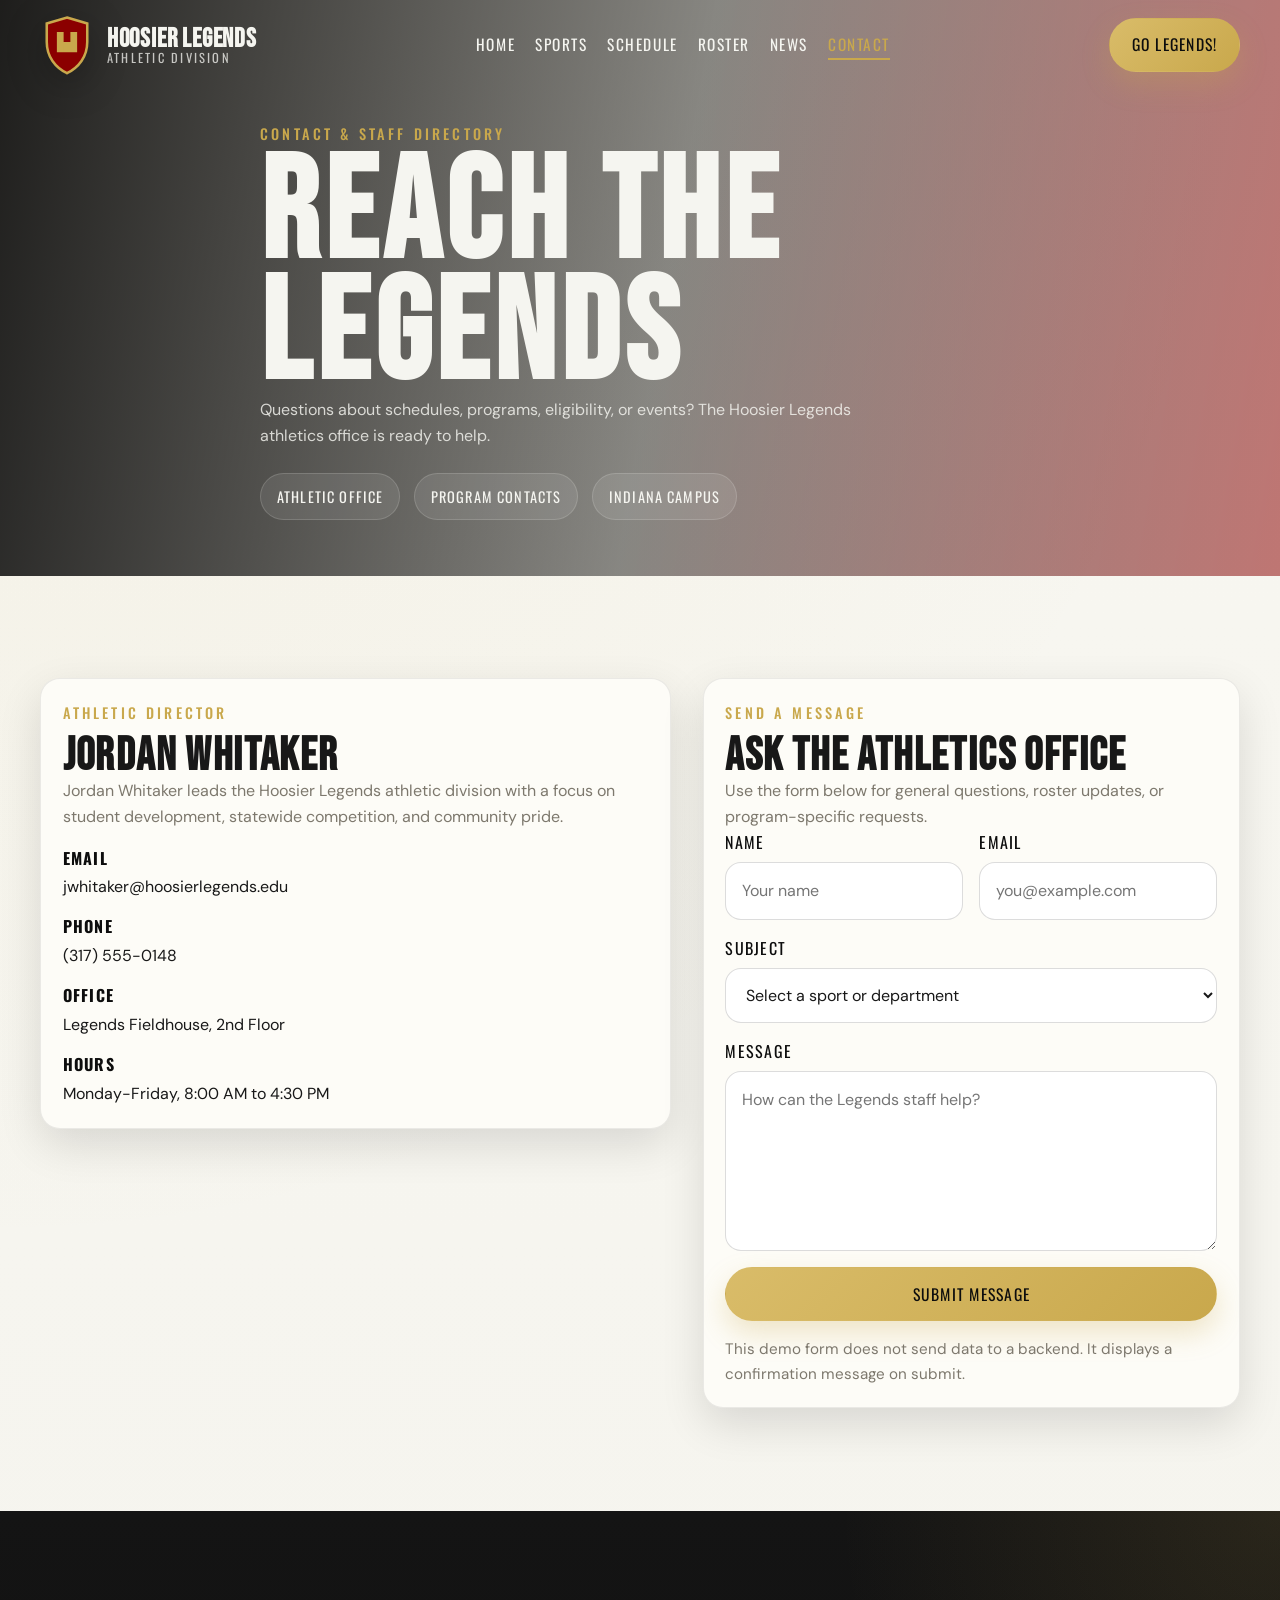
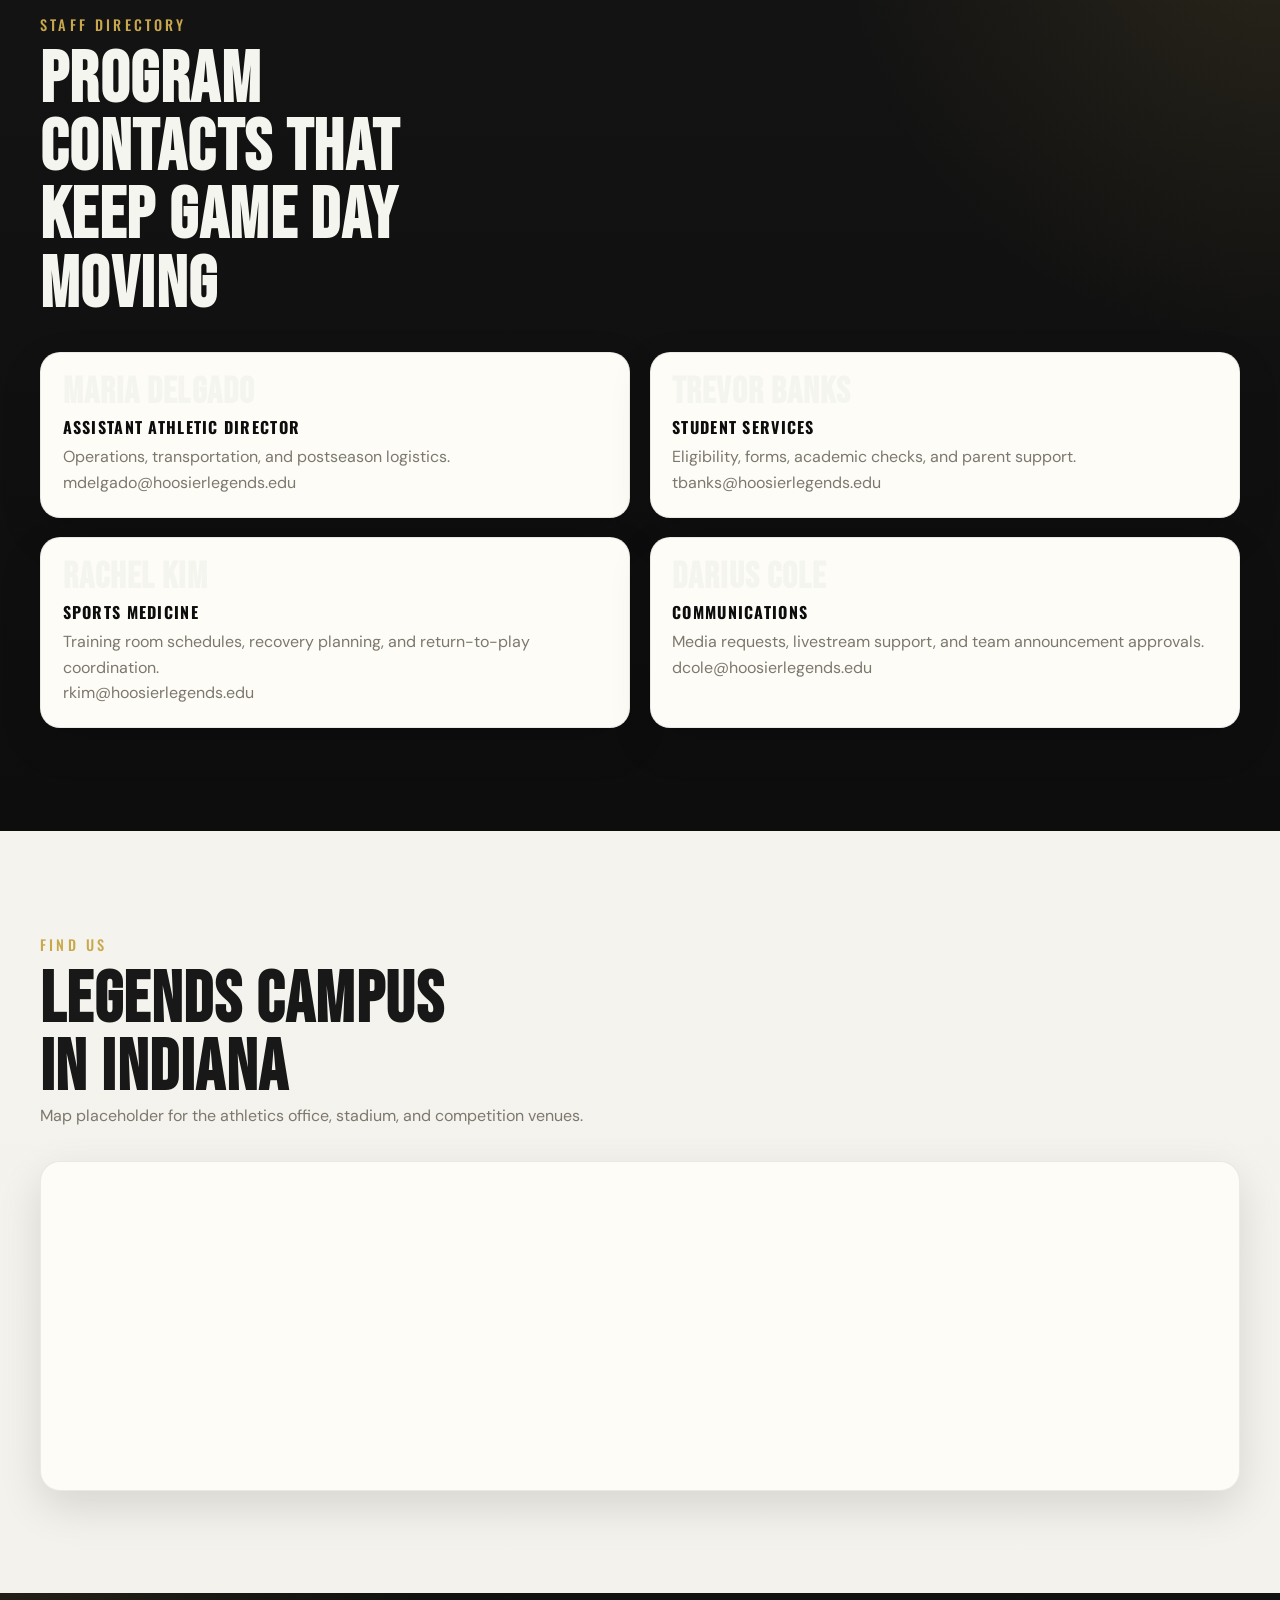
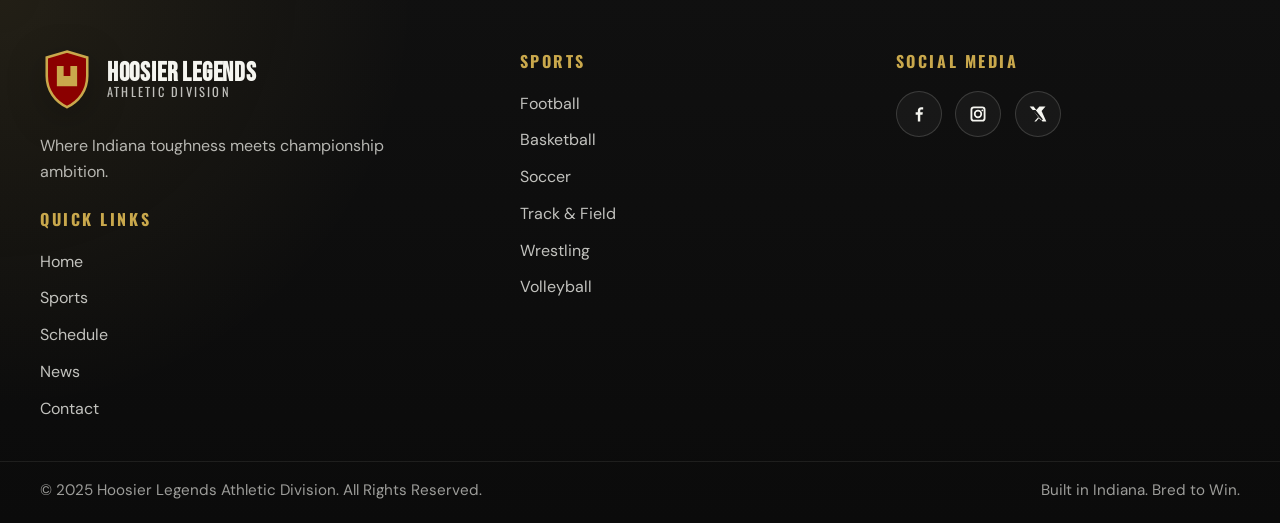
==== contact.html @ e6bbc38a "Build Hoosier Legends athletics website" ====
<!DOCTYPE html>
<html lang="en">
<head>
  <meta charset="UTF-8">
  <meta name="viewport" content="width=device-width, initial-scale=1.0">
  <meta name="description" content="Contact the Hoosier Legends athletic department, view the staff directory, and reach the right program office.">
  <title>Hoosier Legends | Contact</title>
  <link rel="stylesheet" href="css/style.css">
</head>
<body class="page-contact">
  <div class="nav-backdrop" data-menu-overlay></div>

  <header class="site-header" data-site-header>
    <div class="container nav-shell">
      <a class="brand" href="index.html" aria-label="Hoosier Legends home">
        <span class="brand-mark" aria-hidden="true">
          <svg viewBox="0 0 64 72">
            <path d="M32 3 56 10v22c0 17.5-10.2 30.2-24 37C18.2 62.2 8 49.5 8 32V10L32 3Z" fill="#8B0000" stroke="#C9A84C" stroke-width="3"/>
            <path d="M20 20h8v24h-8zm16 0h8v24h-8zM28 32h8v12h-8z" fill="#C9A84C"/>
          </svg>
        </span>
        <span class="brand-copy">
          <strong>Hoosier Legends</strong>
          <small>Athletic Division</small>
        </span>
      </a>

      <nav class="site-nav" id="site-navigation" data-site-nav aria-label="Main navigation">
        <ul class="nav-list">
          <li><a class="nav-link" href="index.html">Home</a></li>
          <li><a class="nav-link" href="sports.html">Sports</a></li>
          <li><a class="nav-link" href="schedule.html">Schedule</a></li>
          <li><a class="nav-link" href="roster.html">Roster</a></li>
          <li><a class="nav-link" href="news.html">News</a></li>
          <li><a class="nav-link" href="contact.html" aria-current="page">Contact</a></li>
        </ul>
        <a class="cta-button mobile-nav-cta" href="contact.html">Go Legends!</a>
      </nav>

      <div class="nav-actions">
        <a class="cta-button desktop-cta" href="contact.html">Go Legends!</a>
        <button class="menu-toggle" type="button" aria-expanded="false" aria-controls="site-navigation" aria-label="Open menu" data-menu-toggle>
          <span></span>
          <span></span>
          <span></span>
        </button>
      </div>
    </div>
  </header>

  <main>
    <section class="inner-hero hero-contact">
      <div class="container inner-hero-copy">
        <span class="eyebrow">Contact &amp; Staff Directory</span>
        <h1 class="hero-title">
          <span>Reach the</span>
          <span>Legends</span>
        </h1>
        <p>Questions about schedules, programs, eligibility, or events? The Hoosier Legends athletics office is ready to help.</p>
        <div class="metric-row">
          <span class="metric-chip">Athletic Office</span>
          <span class="metric-chip">Program Contacts</span>
          <span class="metric-chip">Indiana Campus</span>
        </div>
      </div>
    </section>

    <section class="section-pad">
      <div class="container">
        <div class="contact-grid">
          <article class="info-card" data-reveal>
            <div class="info-card-body">
              <span class="eyebrow">Athletic Director</span>
              <h2 class="contact-card-title">Jordan Whitaker</h2>
              <p>Jordan Whitaker leads the Hoosier Legends athletic division with a focus on student development, statewide competition, and community pride.</p>

              <div class="contact-detail-list">
                <div>
                  <strong>Email</strong>
                  <span>jwhitaker@hoosierlegends.edu</span>
                </div>
                <div>
                  <strong>Phone</strong>
                  <span>(317) 555-0148</span>
                </div>
                <div>
                  <strong>Office</strong>
                  <span>Legends Fieldhouse, 2nd Floor</span>
                </div>
                <div>
                  <strong>Hours</strong>
                  <span>Monday-Friday, 8:00 AM to 4:30 PM</span>
                </div>
              </div>
            </div>
          </article>

          <article class="contact-panel" data-reveal>
            <div class="contact-panel-body">
              <span class="eyebrow">Send a Message</span>
              <h2 class="contact-card-title">Ask the Athletics Office</h2>
              <p>Use the form below for general questions, roster updates, or program-specific requests.</p>

              <form class="contact-form" data-contact-form>
                <div class="form-grid">
                  <div class="form-field">
                    <label for="name">Name</label>
                    <input id="name" name="name" type="text" placeholder="Your name" required>
                  </div>
                  <div class="form-field">
                    <label for="email">Email</label>
                    <input id="email" name="email" type="email" placeholder="you@example.com" required>
                  </div>
                  <div class="form-field full-width">
                    <label for="subject">Subject</label>
                    <select id="subject" name="subject" required>
                      <option value="">Select a sport or department</option>
                      <option>Football</option>
                      <option>Basketball</option>
                      <option>Soccer</option>
                      <option>Baseball</option>
                      <option>Softball</option>
                      <option>Track &amp; Field</option>
                      <option>Wrestling</option>
                      <option>Swimming</option>
                      <option>Volleyball</option>
                      <option>Tennis</option>
                      <option>General Athletics</option>
                    </select>
                  </div>
                  <div class="form-field full-width">
                    <label for="message">Message</label>
                    <textarea id="message" name="message" placeholder="How can the Legends staff help?" required></textarea>
                  </div>
                </div>
                <button class="button button-gold" type="submit">Submit Message</button>
                <p class="form-note">This demo form does not send data to a backend. It displays a confirmation message on submit.</p>
                <p class="form-success" data-form-success hidden></p>
              </form>
            </div>
          </article>
        </div>
      </div>
    </section>

    <section class="section-dark section-pad">
      <div class="container">
        <div class="section-header" data-reveal>
          <div>
            <span class="eyebrow">Staff Directory</span>
            <h2 class="section-title">Program Contacts That Keep Game Day Moving</h2>
          </div>
        </div>

        <div class="directory-grid">
          <article class="directory-card" data-reveal>
            <div class="directory-card-body">
              <h3>Maria Delgado</h3>
              <strong>Assistant Athletic Director</strong>
              <p>Operations, transportation, and postseason logistics.</p>
              <p>mdelgado@hoosierlegends.edu</p>
            </div>
          </article>
          <article class="directory-card" data-reveal>
            <div class="directory-card-body">
              <h3>Trevor Banks</h3>
              <strong>Student Services</strong>
              <p>Eligibility, forms, academic checks, and parent support.</p>
              <p>tbanks@hoosierlegends.edu</p>
            </div>
          </article>
          <article class="directory-card" data-reveal>
            <div class="directory-card-body">
              <h3>Rachel Kim</h3>
              <strong>Sports Medicine</strong>
              <p>Training room schedules, recovery planning, and return-to-play coordination.</p>
              <p>rkim@hoosierlegends.edu</p>
            </div>
          </article>
          <article class="directory-card" data-reveal>
            <div class="directory-card-body">
              <h3>Darius Cole</h3>
              <strong>Communications</strong>
              <p>Media requests, livestream support, and team announcement approvals.</p>
              <p>dcole@hoosierlegends.edu</p>
            </div>
          </article>
        </div>
      </div>
    </section>

    <section class="section-pad">
      <div class="container">
        <div class="section-header" data-reveal>
          <div>
            <span class="eyebrow">Find Us</span>
            <h2 class="section-title">Legends Campus in Indiana</h2>
            <p class="section-copy">Map placeholder for the athletics office, stadium, and competition venues.</p>
          </div>
        </div>

        <div class="contact-panel" data-reveal>
          <iframe class="map-frame" title="Hoosier Legends campus map placeholder" src="https://www.google.com/maps?q=Indianapolis%2C%20Indiana&output=embed" loading="lazy" referrerpolicy="no-referrer-when-downgrade"></iframe>
        </div>
      </div>
    </section>
  </main>

  <footer class="site-footer">
    <div class="container footer-grid">
      <div class="footer-column footer-brand-column">
        <a class="brand brand-footer" href="index.html" aria-label="Hoosier Legends home">
          <span class="brand-mark" aria-hidden="true">
            <svg viewBox="0 0 64 72">
              <path d="M32 3 56 10v22c0 17.5-10.2 30.2-24 37C18.2 62.2 8 49.5 8 32V10L32 3Z" fill="#8B0000" stroke="#C9A84C" stroke-width="3"/>
              <path d="M20 20h8v24h-8zm16 0h8v24h-8zM28 32h8v12h-8z" fill="#C9A84C"/>
            </svg>
          </span>
          <span class="brand-copy">
            <strong>Hoosier Legends</strong>
            <small>Athletic Division</small>
          </span>
        </a>
        <p class="footer-copy">Where Indiana toughness meets championship ambition.</p>
        <div>
          <h2 class="footer-title">Quick Links</h2>
          <ul class="footer-list">
            <li><a href="index.html">Home</a></li>
            <li><a href="sports.html">Sports</a></li>
            <li><a href="schedule.html">Schedule</a></li>
            <li><a href="news.html">News</a></li>
            <li><a href="contact.html">Contact</a></li>
          </ul>
        </div>
      </div>

      <div class="footer-column">
        <h2 class="footer-title">Sports</h2>
        <ul class="footer-list">
          <li><a href="sports.html">Football</a></li>
          <li><a href="sports.html">Basketball</a></li>
          <li><a href="sports.html">Soccer</a></li>
          <li><a href="sports.html">Track &amp; Field</a></li>
          <li><a href="sports.html">Wrestling</a></li>
          <li><a href="sports.html">Volleyball</a></li>
        </ul>
      </div>

      <div class="footer-column">
        <h2 class="footer-title">Social Media</h2>
        <div class="social-links">
          <a href="#" aria-label="Facebook">
            <svg viewBox="0 0 24 24" aria-hidden="true">
              <path d="M13.5 21v-8h2.7l.4-3h-3.1V8.1c0-.9.3-1.5 1.6-1.5H17V3.9c-.3 0-1.3-.1-2.4-.1-2.4 0-4 1.4-4 4.2V10H8v3h2.6v8h2.9Z" fill="currentColor"/>
            </svg>
          </a>
          <a href="#" aria-label="Instagram">
            <svg viewBox="0 0 24 24" aria-hidden="true">
              <path d="M7 3h10a4 4 0 0 1 4 4v10a4 4 0 0 1-4 4H7a4 4 0 0 1-4-4V7a4 4 0 0 1 4-4Zm0 2.2A1.8 1.8 0 0 0 5.2 7v10c0 1 .8 1.8 1.8 1.8h10c1 0 1.8-.8 1.8-1.8V7c0-1-.8-1.8-1.8-1.8H7Zm10.2 1.3a1.1 1.1 0 1 1 0 2.2 1.1 1.1 0 0 1 0-2.2ZM12 7a5 5 0 1 1 0 10 5 5 0 0 1 0-10Zm0 2.1a2.9 2.9 0 1 0 0 5.8 2.9 2.9 0 0 0 0-5.8Z" fill="currentColor"/>
            </svg>
          </a>
          <a href="#" aria-label="Twitter or X">
            <svg viewBox="0 0 24 24" aria-hidden="true">
              <path d="M18.9 3H21l-4.7 5.4L22 21h-4.6l-3.6-4.7L9.7 21H7.6l5.1-5.8L2 3h4.7l3.2 4.2L13.7 3h2.1ZM18.2 19l-9-11.9H5.8l9 11.9h3.4Z" fill="currentColor"/>
            </svg>
          </a>
        </div>
      </div>
    </div>

    <div class="footer-bottom">
      <div class="container footer-bottom-inner">
        <p>© 2025 Hoosier Legends Athletic Division. All Rights Reserved.</p>
        <p>Built in Indiana. Bred to Win.</p>
      </div>
    </div>
  </footer>

  <script src="js/main.js"></script>
</body>
</html>
---- css/style.css ----
@import url("https://fonts.googleapis.com/css2?family=Bebas+Neue&family=DM+Sans:wght@400;500;700&family=Oswald:wght@400;500;600;700&display=swap");

:root {
  --color-crimson: #8b0000;
  --color-black: #0d0d0d;
  --color-gold: #c9a84c;
  --color-gold-soft: #e1c97a;
  --color-near-black: #111111;
  --color-off-white: #f5f5f0;
  --color-ink: #181818;
  --color-muted: #7d786d;
  --color-surface: #fdfcf7;
  --color-border: rgba(255, 255, 255, 0.12);
  --color-border-dark: rgba(13, 13, 13, 0.12);
  --color-panel: rgba(255, 255, 255, 0.06);
  --color-panel-strong: rgba(255, 255, 255, 0.1);
  --color-success: #3d3d3d;
  --color-win: #c9a84c;
  --color-loss: #d45252;
  --color-tbd: #8e8b84;
  --shadow-soft: 0 16px 44px rgba(0, 0, 0, 0.12);
  --shadow-strong: 0 24px 60px rgba(0, 0, 0, 0.34);
  --shadow-glow: 0 0 0 1px rgba(201, 168, 76, 0.14), 0 18px 48px rgba(0, 0, 0, 0.24);
  --radius-sm: 14px;
  --radius-md: 20px;
  --radius-lg: 30px;
  --font-display: "Bebas Neue", sans-serif;
  --font-body: "DM Sans", sans-serif;
  --font-accent: "Oswald", sans-serif;
  --nav-height: 90px;
  --transition-base: 220ms ease;
}

html {
  scroll-behavior: smooth;
}

*,
*::before,
*::after {
  box-sizing: border-box;
}

body {
  margin: 0;
  font-family: var(--font-body);
  color: var(--color-ink);
  background:
    radial-gradient(circle at top left, rgba(201, 168, 76, 0.08), transparent 32%),
    linear-gradient(180deg, #f8f7f1 0%, #f2f1eb 100%);
  line-height: 1.6;
  min-width: 320px;
}

body.menu-open {
  overflow: hidden;
}

img {
  display: block;
  width: 100%;
  max-width: 100%;
}

a {
  color: inherit;
  text-decoration: none;
}

button,
input,
select,
textarea {
  font: inherit;
}

button {
  cursor: pointer;
}

ul {
  margin: 0;
  padding: 0;
  list-style: none;
}

p,
h1,
h2,
h3,
h4 {
  margin: 0;
}

main {
  display: block;
}

section[id] {
  scroll-margin-top: calc(var(--nav-height) + 1.5rem);
}

.container {
  width: min(100% - 1.5rem, 1200px);
  margin-inline: auto;
}

.section-pad {
  padding: clamp(4rem, 8vw, 6.5rem) 0;
}

.section-dark {
  color: var(--color-off-white);
  background:
    radial-gradient(circle at top right, rgba(201, 168, 76, 0.12), transparent 28%),
    linear-gradient(180deg, #141414 0%, #0d0d0d 100%);
}

.eyebrow {
  display: inline-block;
  margin-bottom: 0.65rem;
  color: var(--color-gold);
  font-family: var(--font-accent);
  font-size: 0.9rem;
  font-weight: 500;
  letter-spacing: 0.22em;
  text-transform: uppercase;
}

.section-header {
  display: grid;
  gap: 1rem;
  margin-bottom: 2rem;
}

.section-title {
  max-width: 14ch;
  font-family: var(--font-display);
  font-size: clamp(2.6rem, 8vw, 4.5rem);
  line-height: 0.95;
  letter-spacing: 0.02em;
  text-transform: uppercase;
}

.section-copy,
.lead {
  max-width: 60ch;
  color: var(--color-muted);
  font-size: 1rem;
}

.section-dark .section-copy,
.section-dark .lead {
  color: rgba(245, 245, 240, 0.78);
}

.button,
.cta-button {
  display: inline-flex;
  align-items: center;
  justify-content: center;
  min-height: 48px;
  padding: 0.85rem 1.35rem;
  border-radius: 999px;
  border: 1px solid transparent;
  font-family: var(--font-accent);
  font-size: 0.98rem;
  letter-spacing: 0.08em;
  text-transform: uppercase;
  transition:
    transform var(--transition-base),
    border-color var(--transition-base),
    background-color var(--transition-base),
    color var(--transition-base),
    box-shadow var(--transition-base);
}

.button:hover,
.cta-button:hover {
  transform: translateY(-2px);
}

.button-gold,
.cta-button {
  color: var(--color-black);
  background: linear-gradient(135deg, #d9bc69 0%, var(--color-gold) 100%);
  box-shadow: 0 12px 28px rgba(201, 168, 76, 0.28);
}

.button-gold:hover,
.cta-button:hover {
  box-shadow: 0 18px 34px rgba(201, 168, 76, 0.32);
}

.button-outline {
  color: var(--color-off-white);
  border-color: rgba(245, 245, 240, 0.28);
  background: rgba(255, 255, 255, 0.04);
  backdrop-filter: blur(6px);
}

.button-outline:hover {
  border-color: var(--color-gold);
  color: var(--color-gold);
}

.button-secondary {
  color: var(--color-off-white);
  background: rgba(255, 255, 255, 0.08);
  border-color: rgba(255, 255, 255, 0.18);
}

.button-secondary:hover {
  color: var(--color-gold);
  border-color: var(--color-gold);
}

.text-link {
  position: relative;
  display: inline-flex;
  align-items: center;
  gap: 0.45rem;
  color: var(--color-crimson);
  font-family: var(--font-accent);
  letter-spacing: 0.08em;
  text-transform: uppercase;
}

.text-link::after {
  content: "";
  width: 100%;
  height: 2px;
  position: absolute;
  left: 0;
  bottom: -0.2rem;
  background: currentColor;
  transform: scaleX(0);
  transform-origin: left center;
  transition: transform var(--transition-base);
}

.text-link:hover::after {
  transform: scaleX(1);
}

.site-header {
  position: fixed;
  inset: 0 0 auto;
  z-index: 1000;
  height: var(--nav-height);
  transition: height var(--transition-base);
}

.site-header::before {
  content: "";
  position: absolute;
  inset: 0;
  background: rgba(8, 8, 8, 0.4);
  backdrop-filter: blur(16px);
  opacity: 0;
  transition: opacity var(--transition-base);
}

.site-header.is-scrolled {
  height: 76px;
}

.site-header.is-scrolled::before {
  opacity: 1;
}

.nav-shell {
  position: relative;
  height: 100%;
  display: flex;
  align-items: center;
  justify-content: space-between;
  gap: 1rem;
}

.brand {
  position: relative;
  z-index: 2;
  display: inline-flex;
  align-items: center;
  gap: 0.8rem;
}

.brand-mark {
  display: inline-flex;
  align-items: center;
  justify-content: center;
  width: 54px;
  flex-shrink: 0;
}

.brand-mark svg {
  width: 100%;
  height: auto;
  filter: drop-shadow(0 10px 18px rgba(0, 0, 0, 0.25));
}

.brand-copy {
  display: flex;
  flex-direction: column;
  line-height: 1;
}

.brand-copy strong {
  color: var(--color-off-white);
  font-family: var(--font-display);
  font-size: 1.65rem;
  letter-spacing: 0.03em;
  text-transform: uppercase;
}

.brand-copy small {
  color: rgba(245, 245, 240, 0.76);
  font-family: var(--font-accent);
  font-size: 0.78rem;
  letter-spacing: 0.18em;
  text-transform: uppercase;
}

.nav-actions {
  position: relative;
  z-index: 2;
  display: inline-flex;
  align-items: center;
  gap: 0.75rem;
}

.menu-toggle {
  position: relative;
  z-index: 1002;
  width: 48px;
  height: 48px;
  display: inline-grid;
  place-items: center;
  gap: 0.28rem;
  padding: 0;
  border: 1px solid rgba(245, 245, 240, 0.12);
  border-radius: 50%;
  background: rgba(0, 0, 0, 0.28);
  color: var(--color-off-white);
}

.menu-toggle span {
  width: 18px;
  height: 2px;
  border-radius: 999px;
  background: currentColor;
  transition: transform var(--transition-base), opacity var(--transition-base);
}

body.menu-open .menu-toggle span:nth-child(1) {
  transform: translateY(6px) rotate(45deg);
}

body.menu-open .menu-toggle span:nth-child(2) {
  opacity: 0;
}

body.menu-open .menu-toggle span:nth-child(3) {
  transform: translateY(-6px) rotate(-45deg);
}

.site-nav {
  position: fixed;
  top: 0;
  right: 0;
  width: min(84vw, 360px);
  height: 100dvh;
  padding: 6.5rem 1.75rem 2rem;
  display: flex;
  flex-direction: column;
  gap: 1.5rem;
  background:
    linear-gradient(180deg, rgba(139, 0, 0, 0.92) 0%, rgba(17, 17, 17, 0.98) 100%);
  box-shadow: -16px 0 36px rgba(0, 0, 0, 0.38);
  transform: translateX(100%);
  transition: transform 320ms ease;
}

.menu-open .site-nav {
  transform: translateX(0);
}

.nav-list {
  display: flex;
  flex-direction: column;
  gap: 1.15rem;
}

.nav-link {
  position: relative;
  display: inline-flex;
  align-items: center;
  width: fit-content;
  color: var(--color-off-white);
  font-family: var(--font-accent);
  font-size: 1.1rem;
  letter-spacing: 0.1em;
  text-transform: uppercase;
  transition: color var(--transition-base);
}

.nav-link::after {
  content: "";
  position: absolute;
  left: 0;
  bottom: -0.24rem;
  width: 100%;
  height: 2px;
  background: var(--color-gold);
  transform: scaleX(0);
  transform-origin: left center;
  transition: transform var(--transition-base);
}

.nav-link:hover,
.nav-link[aria-current="page"] {
  color: var(--color-gold);
}

.nav-link:hover::after,
.nav-link[aria-current="page"]::after {
  transform: scaleX(1);
}

.mobile-nav-cta {
  width: 100%;
}

.desktop-cta {
  display: none;
}

.nav-backdrop {
  position: fixed;
  inset: 0;
  z-index: 999;
  background: rgba(0, 0, 0, 0.58);
  opacity: 0;
  pointer-events: none;
  transition: opacity var(--transition-base);
}

.menu-open .nav-backdrop {
  opacity: 1;
  pointer-events: auto;
}

.hero-home,
.inner-hero {
  position: relative;
  overflow: hidden;
  color: var(--color-off-white);
}

.hero-home::before,
.inner-hero::before {
  content: "";
  position: absolute;
  inset: 0;
  background:
    linear-gradient(100deg, rgba(0, 0, 0, 0.88) 0%, rgba(0, 0, 0, 0.45) 52%, rgba(139, 0, 0, 0.52) 100%);
}

.hero-home {
  min-height: 100vh;
  padding: calc(var(--nav-height) + 2rem) 0 6rem;
  background:
    linear-gradient(180deg, rgba(17, 17, 17, 0.15), rgba(17, 17, 17, 0.75)),
    url("https://picsum.photos/seed/hoosier-hero/1600/1000") center/cover no-repeat;
}

.hero-home::after {
  content: "";
  position: absolute;
  inset: auto 0 0;
  height: 180px;
  background: linear-gradient(180deg, transparent 0%, rgba(17, 17, 17, 0.95) 100%);
}

.hero-grid,
.legacy-grid,
.news-layout,
.contact-grid,
.directory-grid {
  position: relative;
  z-index: 1;
  display: grid;
  gap: 1.5rem;
}

.hero-copy,
.featured-card,
.inner-hero-copy {
  position: relative;
  z-index: 1;
}

.hero-kicker {
  margin-bottom: 0.8rem;
  color: var(--color-gold);
  font-family: var(--font-accent);
  font-size: 0.95rem;
  letter-spacing: 0.22em;
  text-transform: uppercase;
  animation: fade-up 720ms ease 100ms both;
}

.hero-title {
  font-family: var(--font-display);
  font-size: clamp(4.3rem, 16vw, 9rem);
  line-height: 0.84;
  letter-spacing: 0.04em;
  text-transform: uppercase;
  text-wrap: balance;
}

.hero-title span {
  display: block;
}

.hero-title span:first-child {
  animation: fade-up 760ms ease 180ms both;
}

.hero-title span:last-child {
  animation: fade-up 760ms ease 320ms both;
}

.hero-subtitle {
  margin-top: 1rem;
  max-width: 24ch;
  color: rgba(245, 245, 240, 0.86);
  font-size: clamp(1rem, 4vw, 1.28rem);
  animation: fade-up 760ms ease 460ms both;
}

.hero-actions {
  margin-top: 1.5rem;
  display: flex;
  flex-wrap: wrap;
  gap: 0.9rem;
  animation: fade-up 760ms ease 580ms both;
}

.stat-bar {
  margin-top: 2rem;
  display: grid;
  gap: 1rem;
}

.stat-block {
  padding: 1.2rem 1.15rem;
  border: 1px solid rgba(245, 245, 240, 0.12);
  border-radius: var(--radius-md);
  background: rgba(255, 255, 255, 0.06);
  backdrop-filter: blur(10px);
  box-shadow: var(--shadow-glow);
}

.stat-number {
  display: block;
  font-family: var(--font-display);
  font-size: clamp(2.8rem, 9vw, 4.3rem);
  line-height: 0.9;
  letter-spacing: 0.03em;
}

.stat-label {
  display: inline-block;
  margin-top: 0.45rem;
  color: rgba(245, 245, 240, 0.82);
  font-family: var(--font-accent);
  letter-spacing: 0.12em;
  text-transform: uppercase;
}

.featured-card {
  margin-top: 1rem;
  padding: 1.35rem;
  border: 1px solid rgba(245, 245, 240, 0.12);
  border-radius: var(--radius-lg);
  background: linear-gradient(180deg, rgba(255, 255, 255, 0.08), rgba(255, 255, 255, 0.03));
  backdrop-filter: blur(10px);
  box-shadow: var(--shadow-strong);
  animation: fade-up 820ms ease 660ms both;
}

.featured-card h2,
.featured-story h2,
.contact-card-title,
.news-card h3,
.article-card h3,
.sidebar-story h3,
.sport-card h3,
.player-card h3,
.coach-card h3,
.info-card h3 {
  font-family: var(--font-display);
  line-height: 0.95;
  letter-spacing: 0.03em;
  text-transform: uppercase;
}

.featured-card h2 {
  margin-bottom: 0.8rem;
  font-size: clamp(2.2rem, 7vw, 3rem);
}

.featured-card p {
  color: rgba(245, 245, 240, 0.82);
}

.featured-sport-media {
  margin: 1.15rem 0;
  overflow: hidden;
  border-radius: calc(var(--radius-md) + 2px);
}

.featured-sport-media img {
  min-height: 210px;
  object-fit: cover;
}

.featured-meta {
  display: grid;
  gap: 0.9rem;
  margin-bottom: 1.25rem;
}

.meta-label {
  display: block;
  margin-bottom: 0.15rem;
  color: var(--color-gold);
  font-family: var(--font-accent);
  font-size: 0.8rem;
  letter-spacing: 0.18em;
  text-transform: uppercase;
}

.hero-ticker {
  position: absolute;
  left: 0;
  right: 0;
  bottom: 0;
  z-index: 1;
  overflow: hidden;
  border-top: 1px solid rgba(245, 245, 240, 0.12);
  background: rgba(0, 0, 0, 0.68);
  backdrop-filter: blur(10px);
}

.ticker-track {
  display: flex;
  gap: 2rem;
  width: max-content;
  padding: 1rem 0;
  color: var(--color-off-white);
  font-family: var(--font-accent);
  letter-spacing: 0.12em;
  text-transform: uppercase;
  animation: ticker-scroll 26s linear infinite;
}

.ticker-track span {
  display: inline-flex;
  align-items: center;
  gap: 0.35rem;
  white-space: nowrap;
}

.news-card-grid,
.sport-grid,
.roster-grid,
.coach-grid,
.article-list-grid,
.directory-grid {
  display: grid;
  gap: 1.2rem;
}

.news-card,
.sport-card,
.player-card,
.coach-card,
.featured-story,
.sidebar-story,
.article-card,
.contact-panel,
.info-card,
.directory-card,
.schedule-shell {
  overflow: hidden;
  border-radius: var(--radius-md);
  box-shadow: var(--shadow-soft);
}

.news-card,
.article-card,
.featured-story,
.sidebar-story,
.info-card,
.directory-card,
.contact-panel,
.schedule-shell {
  background: var(--color-surface);
}

.news-card {
  display: flex;
  flex-direction: column;
  transition: transform var(--transition-base), box-shadow var(--transition-base);
}

.news-card:hover,
.article-card:hover,
.featured-story:hover,
.sidebar-story:hover {
  transform: translateY(-6px);
  box-shadow: 0 20px 50px rgba(0, 0, 0, 0.16);
}

.news-card img,
.article-card img,
.featured-story img,
.sidebar-story img {
  aspect-ratio: 16 / 10;
  object-fit: cover;
}

.card-body,
.article-card-body,
.featured-story-body,
.sidebar-story-body,
.info-card-body,
.directory-card-body {
  padding: 1.3rem;
}

.card-date,
.article-date,
.schedule-note,
.sidebar-story time,
.featured-story time {
  color: var(--color-muted);
  font-size: 0.92rem;
}

.news-card h3,
.article-card h3,
.sidebar-story h3 {
  margin: 0.45rem 0 0.65rem;
  font-size: clamp(1.8rem, 5vw, 2.25rem);
}

.news-card p,
.article-card p,
.sidebar-story p,
.featured-story p,
.directory-card p,
.info-card p,
.contact-panel p,
.legacy-copy p,
.player-meta,
.coach-card p {
  color: var(--color-muted);
}

.legacy-section {
  position: relative;
  overflow: hidden;
}

.legacy-media {
  overflow: hidden;
  border-radius: var(--radius-lg);
  box-shadow: var(--shadow-strong);
}

.legacy-media img {
  height: 100%;
  min-height: 340px;
  object-fit: cover;
}

.legacy-copy {
  display: flex;
  flex-direction: column;
  justify-content: center;
}

.feature-list {
  display: grid;
  gap: 0.8rem;
  margin-top: 1.25rem;
}

.feature-list li {
  position: relative;
  padding-left: 1.1rem;
  color: rgba(245, 245, 240, 0.82);
}

.feature-list li::before {
  content: "";
  position: absolute;
  left: 0;
  top: 0.65rem;
  width: 6px;
  height: 6px;
  border-radius: 50%;
  background: var(--color-gold);
}

.inner-hero {
  min-height: 56vh;
  padding: calc(var(--nav-height) + 2rem) 0 3.5rem;
  display: flex;
  align-items: flex-end;
  background-position: center;
  background-size: cover;
}

.hero-sports {
  background-image: url("https://picsum.photos/seed/hoosier-sports-page/1600/1000");
}

.hero-schedule {
  background-image: url("https://picsum.photos/seed/hoosier-schedule-page/1600/1000");
}

.hero-roster {
  background-image: url("https://picsum.photos/seed/hoosier-roster-page/1600/1000");
}

.hero-news {
  background-image: url("https://picsum.photos/seed/hoosier-news-page/1600/1000");
}

.hero-contact {
  background-image: url("https://picsum.photos/seed/hoosier-contact-page/1600/1000");
}

.inner-hero-copy {
  max-width: 760px;
}

.inner-hero-copy p {
  max-width: 56ch;
  color: rgba(245, 245, 240, 0.82);
}

.metric-row {
  margin-top: 1.5rem;
  display: flex;
  flex-wrap: wrap;
  gap: 0.85rem;
}

.metric-chip,
.season-chip,
.tag,
.tab-button,
.filter-button {
  display: inline-flex;
  align-items: center;
  justify-content: center;
  padding: 0.7rem 1rem;
  border-radius: 999px;
  border: 1px solid var(--color-border-dark);
  background: rgba(255, 255, 255, 0.85);
  font-family: var(--font-accent);
  font-size: 0.9rem;
  letter-spacing: 0.08em;
  text-transform: uppercase;
  transition:
    transform var(--transition-base),
    background-color var(--transition-base),
    border-color var(--transition-base),
    color var(--transition-base),
    box-shadow var(--transition-base);
}

.metric-chip {
  background: rgba(255, 255, 255, 0.09);
  border-color: rgba(245, 245, 240, 0.16);
  color: var(--color-off-white);
}

.filter-toolbar,
.schedule-controls {
  display: grid;
  gap: 1rem;
  margin-bottom: 2rem;
}

.filter-group,
.month-tabs,
.tag-list {
  display: flex;
  flex-wrap: wrap;
  gap: 0.75rem;
}

.filter-button:hover,
.tab-button:hover,
.season-chip:hover {
  transform: translateY(-2px);
  border-color: var(--color-gold);
  color: var(--color-crimson);
}

.filter-button.active,
.tab-button.active {
  color: var(--color-black);
  border-color: transparent;
  background: linear-gradient(135deg, #d9bc69 0%, var(--color-gold) 100%);
  box-shadow: 0 12px 22px rgba(201, 168, 76, 0.18);
}

.sport-showcase {
  position: relative;
}

.sport-grid {
  align-items: stretch;
}

.sport-card {
  position: relative;
  display: flex;
  flex-direction: column;
  padding: 1.4rem;
  border: 1px solid rgba(245, 245, 240, 0.08);
  border-bottom: 4px solid transparent;
  background:
    linear-gradient(180deg, rgba(255, 255, 255, 0.08) 0%, rgba(255, 255, 255, 0.03) 100%);
  color: var(--color-off-white);
  transition:
    transform var(--transition-base),
    border-color var(--transition-base),
    box-shadow var(--transition-base);
}

.sport-card:hover {
  transform: scale(1.03);
  border-bottom-color: var(--color-gold);
  box-shadow: 0 20px 40px rgba(0, 0, 0, 0.3);
}

.sport-card.hidden {
  display: none;
}

.sport-icon {
  display: inline-flex;
  align-items: center;
  justify-content: center;
  width: 64px;
  height: 64px;
  margin-bottom: 1rem;
  border-radius: 18px;
  background: rgba(201, 168, 76, 0.18);
  font-size: 2rem;
}

.sport-card h3 {
  margin-bottom: 0.45rem;
  font-size: clamp(2rem, 6vw, 2.6rem);
}

.sport-card p {
  color: rgba(245, 245, 240, 0.78);
  margin-bottom: 1rem;
}

.sport-card .button {
  margin-top: auto;
}

.sport-card .season-chip {
  align-self: flex-start;
  margin-bottom: 1rem;
  background: rgba(255, 255, 255, 0.08);
  border-color: rgba(245, 245, 240, 0.18);
  color: var(--color-off-white);
}

.schedule-shell {
  overflow-x: auto;
  border: 1px solid rgba(13, 13, 13, 0.08);
}

.schedule-table {
  width: 100%;
  border-collapse: collapse;
}

.schedule-table thead {
  background: linear-gradient(135deg, var(--color-black), #262626);
  color: var(--color-off-white);
}

.schedule-table th {
  padding: 1rem;
  text-align: left;
  font-family: var(--font-accent);
  font-size: 0.88rem;
  letter-spacing: 0.14em;
  text-transform: uppercase;
}

.schedule-table td {
  padding: 1rem;
  border-top: 1px solid rgba(13, 13, 13, 0.08);
}

.schedule-table tbody tr {
  transition: background-color var(--transition-base);
}

.schedule-table tbody tr:hover {
  background: rgba(201, 168, 76, 0.08);
}

.schedule-table tbody tr[hidden] {
  display: none;
}

.status-pill {
  display: inline-flex;
  align-items: center;
  justify-content: center;
  min-width: 76px;
  padding: 0.45rem 0.85rem;
  border-radius: 999px;
  font-family: var(--font-accent);
  font-size: 0.86rem;
  letter-spacing: 0.08em;
  text-transform: uppercase;
}

.status-win {
  background: rgba(201, 168, 76, 0.18);
  color: var(--color-win);
}

.status-loss {
  background: rgba(139, 0, 0, 0.12);
  color: var(--color-loss);
}

.status-tbd {
  background: rgba(17, 17, 17, 0.08);
  color: var(--color-tbd);
}

.roster-grid {
  grid-template-columns: repeat(auto-fit, minmax(220px, 1fr));
}

.player-card {
  padding: 1.25rem;
  border: 1px solid rgba(13, 13, 13, 0.08);
  background: linear-gradient(180deg, #ffffff 0%, #f7f5ee 100%);
  transition:
    transform var(--transition-base),
    box-shadow var(--transition-base),
    border-color var(--transition-base);
}

.player-card:hover {
  transform: translateY(-8px);
  border-color: rgba(201, 168, 76, 0.6);
  box-shadow: 0 18px 40px rgba(201, 168, 76, 0.18);
}

.player-number {
  color: var(--color-crimson);
  font-family: var(--font-display);
  font-size: clamp(2.8rem, 10vw, 4rem);
  line-height: 0.9;
}

.player-card h3 {
  margin: 0.4rem 0;
  font-size: clamp(2rem, 5vw, 2.5rem);
}

.player-meta {
  display: grid;
  gap: 0.25rem;
  font-family: var(--font-accent);
  letter-spacing: 0.06em;
  text-transform: uppercase;
}

.coach-grid {
  margin-top: 2rem;
  grid-template-columns: repeat(auto-fit, minmax(240px, 1fr));
}

.coach-card {
  overflow: hidden;
  border: 1px solid rgba(13, 13, 13, 0.08);
  background: #fffdf7;
}

.coach-avatar {
  aspect-ratio: 4 / 4.3;
  overflow: hidden;
}

.coach-avatar img {
  height: 100%;
  object-fit: cover;
}

.coach-card-body {
  padding: 1.1rem 1.2rem 1.35rem;
}

.coach-card h3 {
  font-size: clamp(1.9rem, 5vw, 2.3rem);
}

.coach-title {
  display: inline-block;
  margin-top: 0.25rem;
  color: var(--color-crimson);
  font-family: var(--font-accent);
  letter-spacing: 0.1em;
  text-transform: uppercase;
}

.news-layout {
  align-items: start;
}

.featured-story {
  display: flex;
  flex-direction: column;
}

.featured-story img {
  min-height: 260px;
}

.featured-story-body {
  padding: 1.5rem;
}

.featured-story h2 {
  margin: 0.5rem 0 0.7rem;
  font-size: clamp(2.5rem, 7vw, 3.7rem);
}

.sidebar-stack {
  display: grid;
  gap: 1rem;
}

.sidebar-story {
  display: grid;
  grid-template-columns: 120px 1fr;
  gap: 0;
}

.sidebar-story img {
  height: 100%;
}

.sidebar-story-body {
  display: flex;
  flex-direction: column;
  justify-content: center;
}

.tag-list {
  margin-top: 1rem;
}

.tag {
  padding: 0.5rem 0.8rem;
  background: rgba(139, 0, 0, 0.08);
  border-color: rgba(139, 0, 0, 0.12);
  color: var(--color-crimson);
}

.contact-grid {
  align-items: start;
}

.info-card,
.contact-panel,
.directory-card {
  border: 1px solid rgba(13, 13, 13, 0.08);
}

.info-card-body,
.contact-panel-body,
.directory-card-body {
  padding: 1.35rem;
}

.contact-card-title {
  font-size: clamp(2.1rem, 6vw, 2.9rem);
}

.contact-detail-list {
  display: grid;
  gap: 0.9rem;
  margin-top: 1rem;
}

.contact-detail-list strong,
.directory-card strong {
  display: block;
  margin-bottom: 0.2rem;
  color: var(--color-black);
  font-family: var(--font-accent);
  letter-spacing: 0.08em;
  text-transform: uppercase;
}

.contact-form {
  display: grid;
  gap: 1rem;
}

.form-grid {
  display: grid;
  gap: 1rem;
}

.form-field {
  display: grid;
  gap: 0.4rem;
}

.form-field label {
  color: var(--color-black);
  font-family: var(--font-accent);
  letter-spacing: 0.08em;
  text-transform: uppercase;
}

.form-field input,
.form-field select,
.form-field textarea {
  width: 100%;
  padding: 0.95rem 1rem;
  border: 1px solid rgba(13, 13, 13, 0.14);
  border-radius: 16px;
  background: #fff;
  color: var(--color-ink);
  transition:
    border-color var(--transition-base),
    box-shadow var(--transition-base);
}

.form-field input:focus,
.form-field select:focus,
.form-field textarea:focus {
  outline: none;
  border-color: rgba(201, 168, 76, 0.9);
  box-shadow: 0 0 0 4px rgba(201, 168, 76, 0.12);
}

.form-field textarea {
  min-height: 180px;
  resize: vertical;
}

.form-note,
.form-success {
  font-size: 0.95rem;
}

.form-success {
  padding: 0.85rem 1rem;
  border-radius: 16px;
  background: rgba(201, 168, 76, 0.16);
  color: var(--color-black);
}

.form-success[hidden] {
  display: none;
}

.map-frame {
  width: 100%;
  min-height: 320px;
  border: 0;
}

.directory-grid {
  margin-top: 2rem;
  grid-template-columns: repeat(auto-fit, minmax(220px, 1fr));
}

.directory-card h3 {
  margin-bottom: 0.35rem;
  font-family: var(--font-display);
  font-size: clamp(1.9rem, 5vw, 2.3rem);
  line-height: 0.95;
  letter-spacing: 0.03em;
  text-transform: uppercase;
}

.site-footer {
  background:
    radial-gradient(circle at top left, rgba(201, 168, 76, 0.1), transparent 30%),
    linear-gradient(180deg, #101010 0%, #0b0b0b 100%);
  color: var(--color-off-white);
}

.footer-grid {
  display: grid;
  gap: 2rem;
  padding: 3.5rem 0 2.5rem;
}

.footer-brand-column .footer-copy {
  max-width: 32ch;
  margin: 1rem 0 1.4rem;
  color: rgba(245, 245, 240, 0.72);
}

.footer-title {
  margin-bottom: 1rem;
  color: var(--color-gold);
  font-family: var(--font-accent);
  font-size: 1rem;
  letter-spacing: 0.16em;
  text-transform: uppercase;
}

.footer-list {
  display: grid;
  gap: 0.7rem;
}

.footer-list a {
  color: rgba(245, 245, 240, 0.78);
  transition: color var(--transition-base), transform var(--transition-base);
}

.footer-list a:hover {
  color: var(--color-gold);
  transform: translateX(4px);
}

.social-links {
  display: flex;
  flex-wrap: wrap;
  gap: 0.85rem;
}

.social-links a {
  width: 46px;
  height: 46px;
  display: inline-flex;
  align-items: center;
  justify-content: center;
  border-radius: 50%;
  border: 1px solid rgba(245, 245, 240, 0.16);
  background: rgba(255, 255, 255, 0.04);
  color: var(--color-off-white);
  transition:
    transform var(--transition-base),
    background-color var(--transition-base),
    color var(--transition-base),
    border-color var(--transition-base);
}

.social-links a:hover {
  transform: translateY(-3px);
  border-color: var(--color-gold);
  color: var(--color-gold);
}

.social-links svg {
  width: 20px;
  height: 20px;
}

.footer-bottom {
  border-top: 1px solid rgba(245, 245, 240, 0.08);
}

.footer-bottom-inner {
  display: flex;
  flex-direction: column;
  gap: 0.45rem;
  padding: 1rem 0 1.3rem;
  color: rgba(245, 245, 240, 0.62);
  font-size: 0.95rem;
}

[data-reveal] {
  opacity: 0;
  transform: translateY(24px);
  transition: opacity 720ms ease, transform 720ms ease;
}

[data-reveal].is-visible {
  opacity: 1;
  transform: translateY(0);
}

@keyframes fade-up {
  from {
    opacity: 0;
    transform: translateY(20px);
  }

  to {
    opacity: 1;
    transform: translateY(0);
  }
}

@keyframes ticker-scroll {
  from {
    transform: translateX(0);
  }

  to {
    transform: translateX(-50%);
  }
}

@media (min-width: 640px) {
  .container {
    width: min(100% - 2rem, 1200px);
  }

  .stat-bar {
    grid-template-columns: repeat(3, minmax(0, 1fr));
  }

  .news-card-grid,
  .article-list-grid {
    grid-template-columns: repeat(2, minmax(0, 1fr));
  }

  .form-grid {
    grid-template-columns: repeat(2, minmax(0, 1fr));
  }

  .form-field.full-width {
    grid-column: 1 / -1;
  }

  .footer-bottom-inner {
    flex-direction: row;
    justify-content: space-between;
  }
}

@media (min-width: 760px) {
  .section-header {
    grid-template-columns: 1fr auto;
    align-items: end;
  }

  .news-card-grid,
  .sport-grid,
  .coach-grid,
  .directory-grid {
    grid-template-columns: repeat(2, minmax(0, 1fr));
  }

  .sidebar-story {
    grid-template-columns: 140px 1fr;
  }
}

@media (min-width: 900px) {
  .hero-grid,
  .legacy-grid,
  .contact-grid,
  .news-layout {
    grid-template-columns: minmax(0, 1.08fr) minmax(320px, 0.92fr);
    gap: 2rem;
  }

  .hero-copy {
    padding-right: 1rem;
  }

  .featured-card {
    margin-top: 3.5rem;
  }

  .footer-grid {
    grid-template-columns: 1.3fr 1fr 1fr;
  }
}

@media (min-width: 980px) {
  .site-nav {
    position: static;
    width: auto;
    height: auto;
    padding: 0;
    flex-direction: row;
    align-items: center;
    background: transparent;
    box-shadow: none;
    transform: none;
  }

  .nav-list {
    flex-direction: row;
    align-items: center;
    gap: 1.25rem;
  }

  .nav-link {
    font-size: 0.96rem;
  }

  .mobile-nav-cta,
  .menu-toggle {
    display: none;
  }

  .desktop-cta {
    display: inline-flex;
  }

  .nav-shell {
    display: grid;
    grid-template-columns: auto 1fr auto;
  }

  .site-nav {
    justify-self: center;
  }

  .sport-grid {
    grid-template-columns: repeat(3, minmax(0, 1fr));
  }
}

@media (min-width: 1120px) {
  .news-card-grid {
    grid-template-columns: repeat(3, minmax(0, 1fr));
  }

  .sport-grid {
    grid-template-columns: repeat(4, minmax(0, 1fr));
  }

  .article-list-grid {
    grid-template-columns: repeat(3, minmax(0, 1fr));
  }

  .coach-grid {
    grid-template-columns: repeat(3, minmax(0, 1fr));
  }
}

@media (max-width: 899px) {
  .news-layout,
  .contact-grid {
    gap: 1.2rem;
  }
}

@media (max-width: 840px) {
  .schedule-table,
  .schedule-table tbody,
  .schedule-table tr,
  .schedule-table td {
    display: block;
    width: 100%;
  }

  .schedule-table thead {
    display: none;
  }

  .schedule-table tbody tr {
    padding: 1rem;
  }

  .schedule-table td {
    padding: 0.45rem 0;
    border-top: 0;
    display: flex;
    align-items: center;
    justify-content: space-between;
    gap: 1rem;
  }

  .schedule-table td::before {
    content: attr(data-label);
    flex-shrink: 0;
    color: var(--color-black);
    font-family: var(--font-accent);
    letter-spacing: 0.08em;
    text-transform: uppercase;
  }
}

@media (max-width: 620px) {
  .brand-copy strong {
    font-size: 1.4rem;
  }

  .brand-copy small {
    font-size: 0.72rem;
  }

  .sidebar-story {
    grid-template-columns: 1fr;
  }

  .sidebar-story img {
    min-height: 200px;
    object-fit: cover;
  }
}

@media (prefers-reduced-motion: reduce) {
  html {
    scroll-behavior: auto;
  }

  *,
  *::before,
  *::after {
    animation-duration: 0.01ms !important;
    animation-iteration-count: 1 !important;
    transition-duration: 0.01ms !important;
    scroll-behavior: auto !important;
  }
}
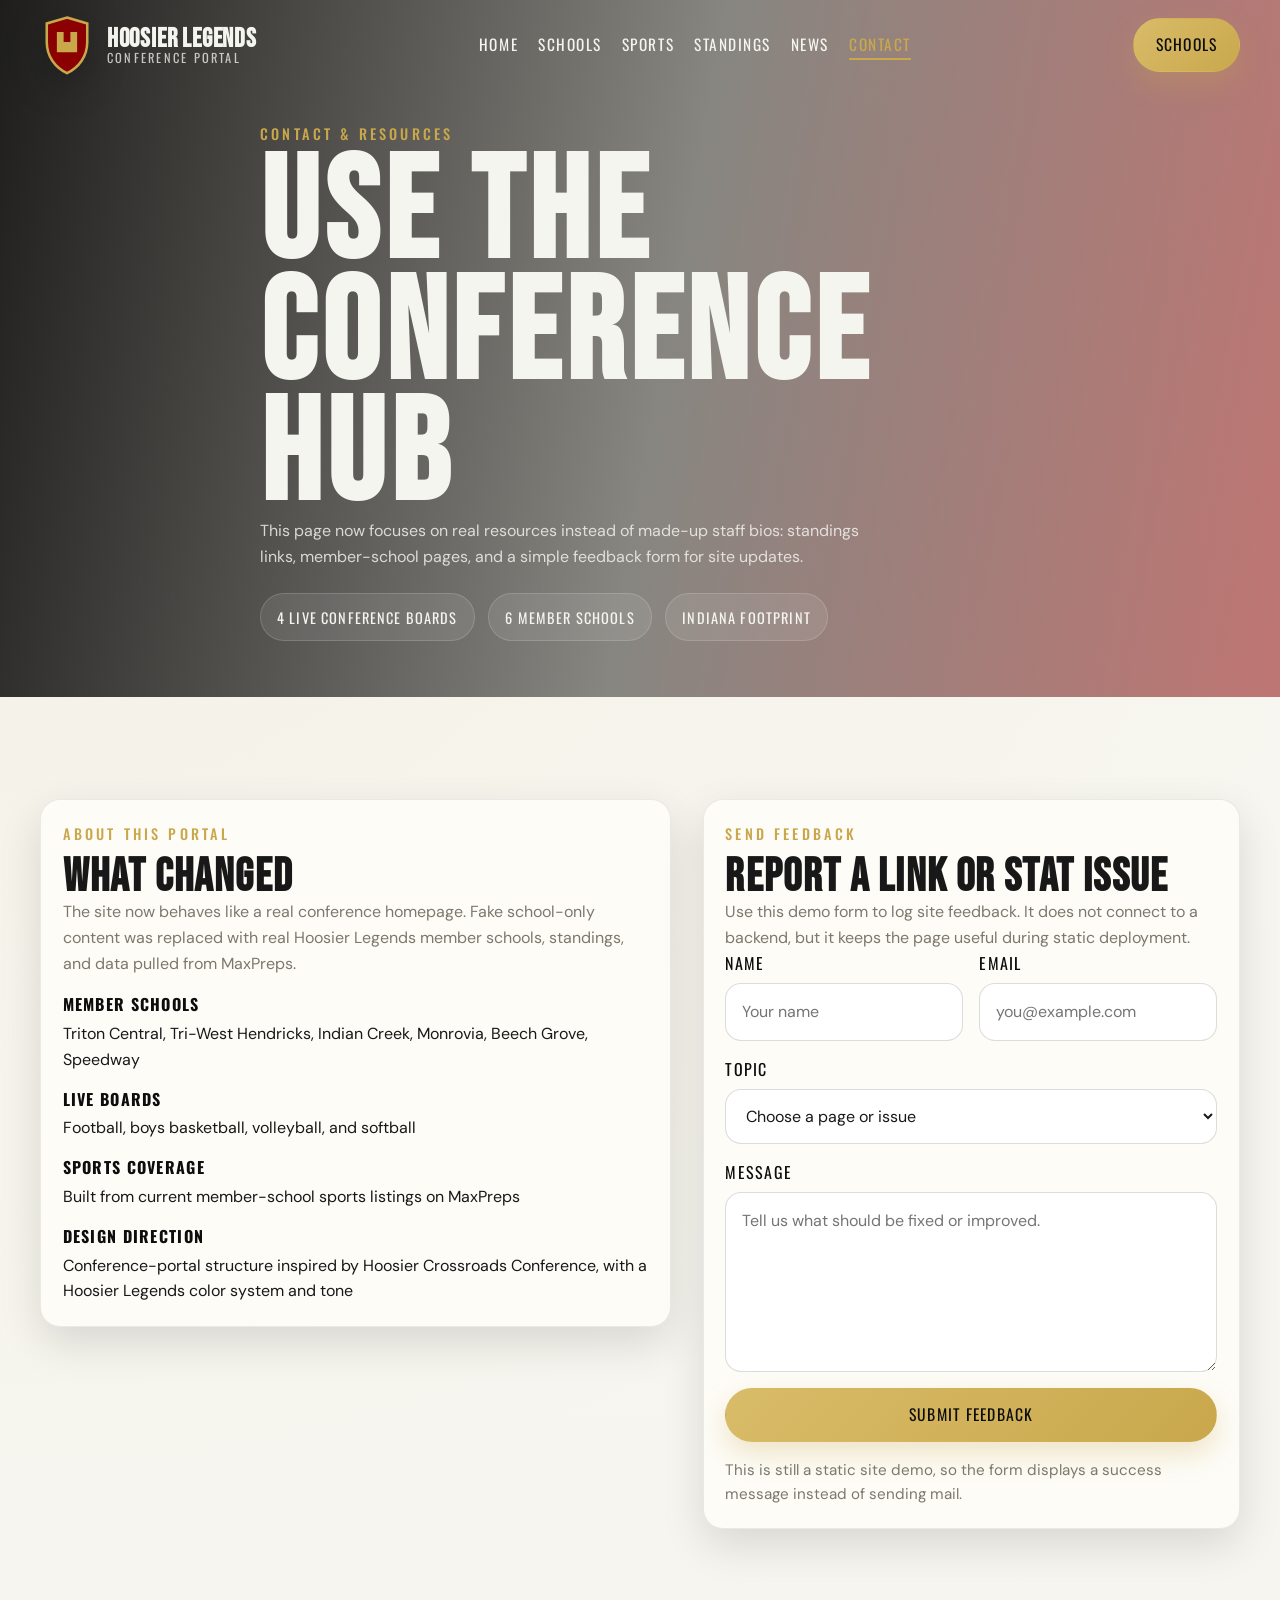
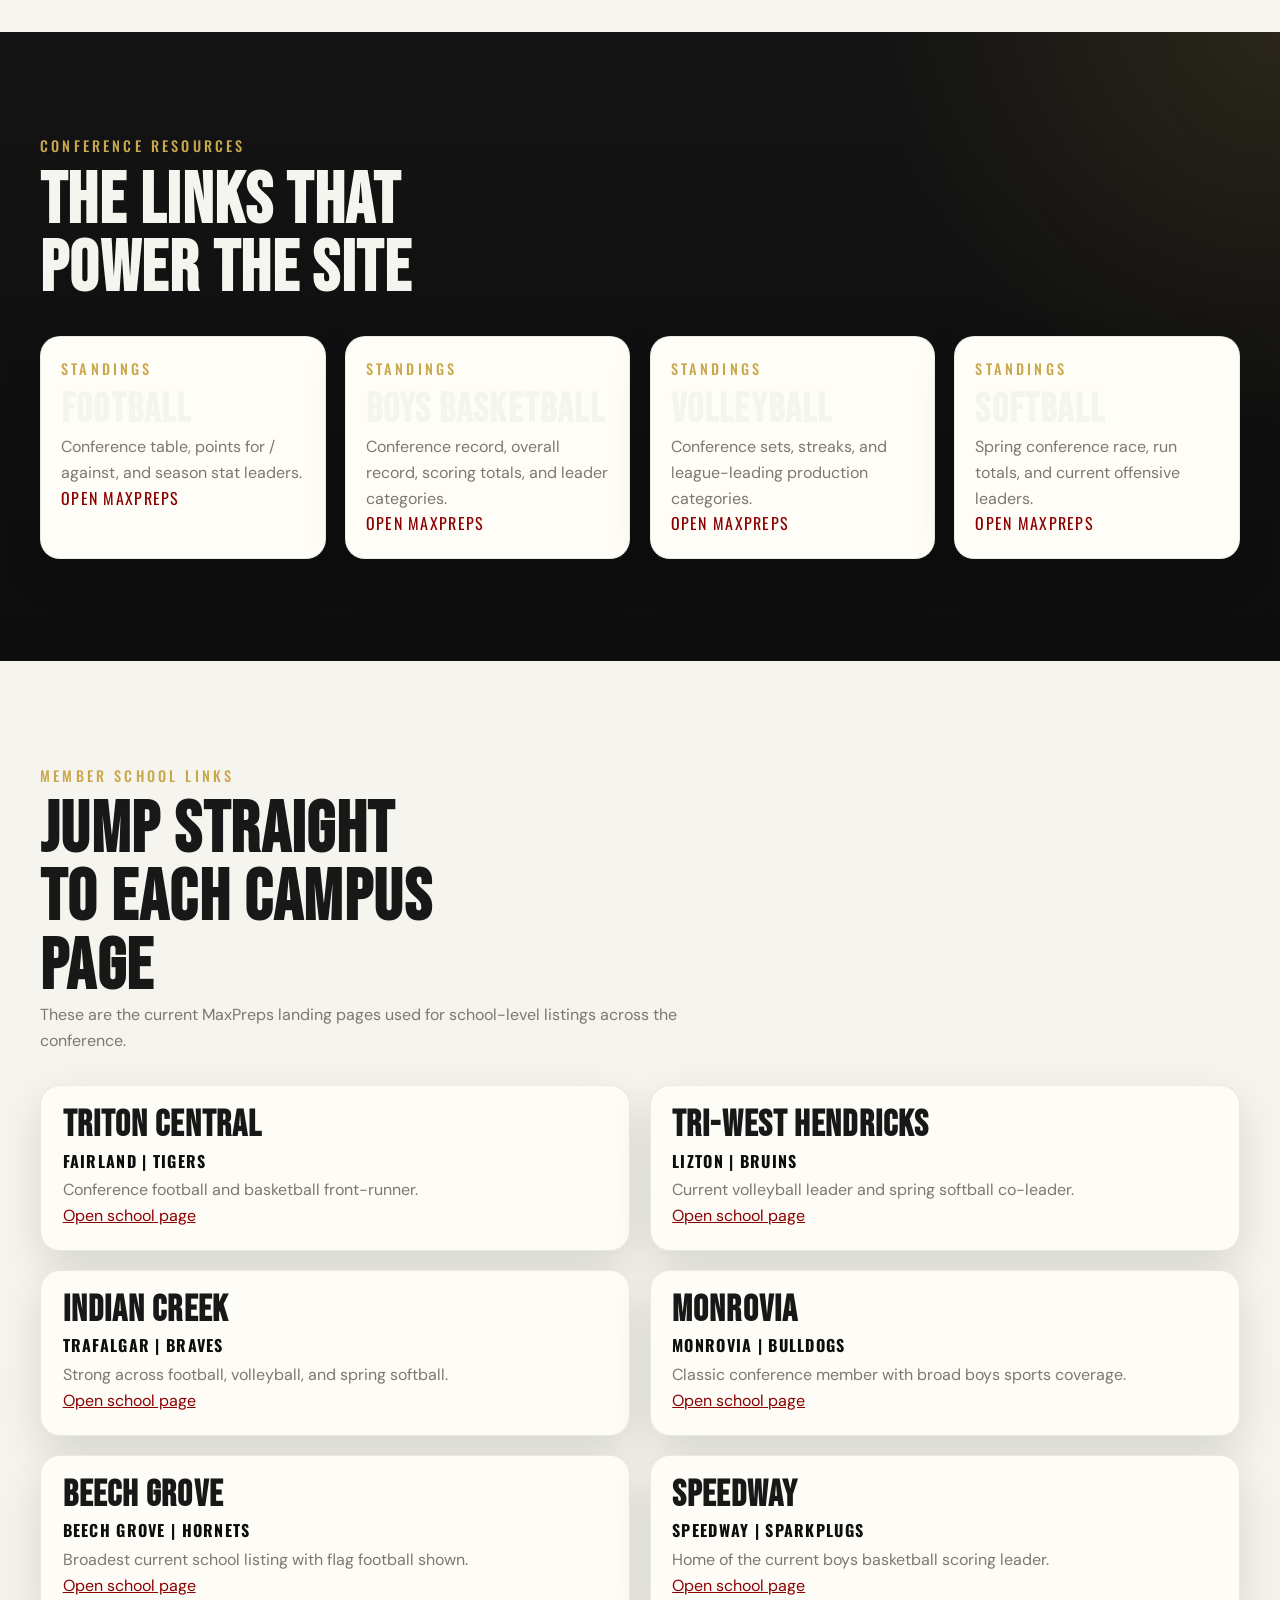
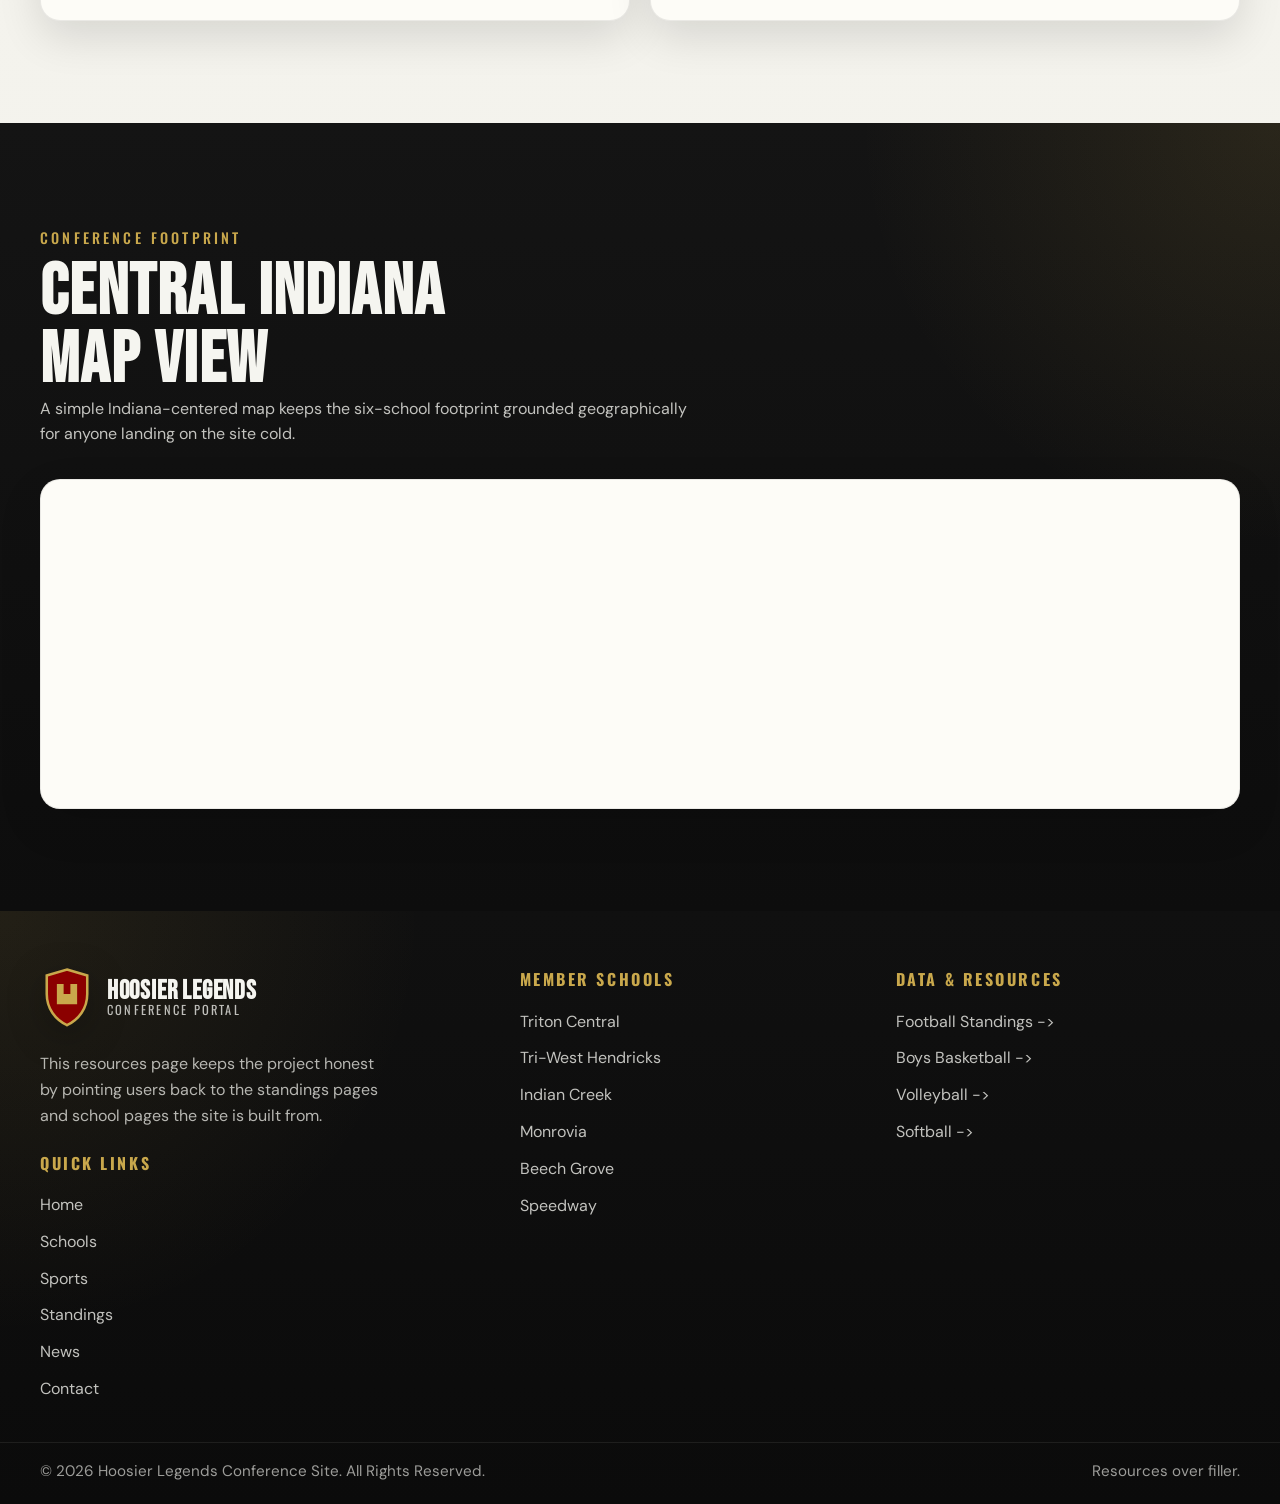
==== commit 116e6aa6: "Rebuild site as data-backed Hoosier Legends conference portal" ====
--- a/contact.html
+++ b/contact.html
@@ -3,8 +3,8 @@
 <head>
   <meta charset="UTF-8">
   <meta name="viewport" content="width=device-width, initial-scale=1.0">
-  <meta name="description" content="Contact the Hoosier Legends athletic department, view the staff directory, and reach the right program office.">
-  <title>Hoosier Legends | Contact</title>
+  <meta name="description" content="Access Hoosier Legends conference resources, member-school links, and site feedback tools.">
+  <title>Hoosier Legends Conference | Contact & Resources</title>
   <link rel="stylesheet" href="css/style.css">
 </head>
 <body class="page-contact">
@@ -21,24 +21,24 @@
         </span>
         <span class="brand-copy">
           <strong>Hoosier Legends</strong>
-          <small>Athletic Division</small>
+          <small>Conference Portal</small>
         </span>
       </a>
 
       <nav class="site-nav" id="site-navigation" data-site-nav aria-label="Main navigation">
         <ul class="nav-list">
           <li><a class="nav-link" href="index.html">Home</a></li>
+          <li><a class="nav-link" href="roster.html">Schools</a></li>
           <li><a class="nav-link" href="sports.html">Sports</a></li>
-          <li><a class="nav-link" href="schedule.html">Schedule</a></li>
-          <li><a class="nav-link" href="roster.html">Roster</a></li>
+          <li><a class="nav-link" href="schedule.html">Standings</a></li>
           <li><a class="nav-link" href="news.html">News</a></li>
           <li><a class="nav-link" href="contact.html" aria-current="page">Contact</a></li>
         </ul>
-        <a class="cta-button mobile-nav-cta" href="contact.html">Go Legends!</a>
+        <a class="cta-button mobile-nav-cta" href="roster.html">Schools</a>
       </nav>
 
       <div class="nav-actions">
-        <a class="cta-button desktop-cta" href="contact.html">Go Legends!</a>
+        <a class="cta-button desktop-cta" href="roster.html">Schools</a>
         <button class="menu-toggle" type="button" aria-expanded="false" aria-controls="site-navigation" aria-label="Open menu" data-menu-toggle>
           <span></span>
           <span></span>
@@ -51,16 +51,16 @@
   <main>
     <section class="inner-hero hero-contact">
       <div class="container inner-hero-copy">
-        <span class="eyebrow">Contact &amp; Staff Directory</span>
+        <span class="eyebrow">Contact &amp; Resources</span>
         <h1 class="hero-title">
-          <span>Reach the</span>
-          <span>Legends</span>
+          <span>Use the</span>
+          <span>Conference Hub</span>
         </h1>
-        <p>Questions about schedules, programs, eligibility, or events? The Hoosier Legends athletics office is ready to help.</p>
+        <p>This page now focuses on real resources instead of made-up staff bios: standings links, member-school pages, and a simple feedback form for site updates.</p>
         <div class="metric-row">
-          <span class="metric-chip">Athletic Office</span>
-          <span class="metric-chip">Program Contacts</span>
-          <span class="metric-chip">Indiana Campus</span>
+          <span class="metric-chip">4 Live Conference Boards</span>
+          <span class="metric-chip">6 Member Schools</span>
+          <span class="metric-chip">Indiana Footprint</span>
         </div>
       </div>
     </section>
@@ -70,26 +70,26 @@
         <div class="contact-grid">
           <article class="info-card" data-reveal>
             <div class="info-card-body">
-              <span class="eyebrow">Athletic Director</span>
-              <h2 class="contact-card-title">Jordan Whitaker</h2>
-              <p>Jordan Whitaker leads the Hoosier Legends athletic division with a focus on student development, statewide competition, and community pride.</p>
+              <span class="eyebrow">About This Portal</span>
+              <h2 class="contact-card-title">What Changed</h2>
+              <p>The site now behaves like a real conference homepage. Fake school-only content was replaced with real Hoosier Legends member schools, standings, and data pulled from MaxPreps.</p>
 
               <div class="contact-detail-list">
                 <div>
-                  <strong>Email</strong>
-                  <span>jwhitaker@hoosierlegends.edu</span>
+                  <strong>Member Schools</strong>
+                  <span>Triton Central, Tri-West Hendricks, Indian Creek, Monrovia, Beech Grove, Speedway</span>
                 </div>
                 <div>
-                  <strong>Phone</strong>
-                  <span>(317) 555-0148</span>
+                  <strong>Live Boards</strong>
+                  <span>Football, boys basketball, volleyball, and softball</span>
                 </div>
                 <div>
-                  <strong>Office</strong>
-                  <span>Legends Fieldhouse, 2nd Floor</span>
+                  <strong>Sports Coverage</strong>
+                  <span>Built from current member-school sports listings on MaxPreps</span>
                 </div>
                 <div>
-                  <strong>Hours</strong>
-                  <span>Monday-Friday, 8:00 AM to 4:30 PM</span>
+                  <strong>Design Direction</strong>
+                  <span>Conference-portal structure inspired by Hoosier Crossroads Conference, with a Hoosier Legends color system and tone</span>
                 </div>
               </div>
             </div>
@@ -97,9 +97,9 @@
 
           <article class="contact-panel" data-reveal>
             <div class="contact-panel-body">
-              <span class="eyebrow">Send a Message</span>
-              <h2 class="contact-card-title">Ask the Athletics Office</h2>
-              <p>Use the form below for general questions, roster updates, or program-specific requests.</p>
+              <span class="eyebrow">Send Feedback</span>
+              <h2 class="contact-card-title">Report a Link or Stat Issue</h2>
+              <p>Use this demo form to log site feedback. It does not connect to a backend, but it keeps the page useful during static deployment.</p>
 
               <form class="contact-form" data-contact-form>
                 <div class="form-grid">
@@ -112,29 +112,25 @@
                     <input id="email" name="email" type="email" placeholder="you@example.com" required>
                   </div>
                   <div class="form-field full-width">
-                    <label for="subject">Subject</label>
+                    <label for="subject">Topic</label>
                     <select id="subject" name="subject" required>
-                      <option value="">Select a sport or department</option>
-                      <option>Football</option>
-                      <option>Basketball</option>
-                      <option>Soccer</option>
-                      <option>Baseball</option>
-                      <option>Softball</option>
-                      <option>Track &amp; Field</option>
-                      <option>Wrestling</option>
-                      <option>Swimming</option>
-                      <option>Volleyball</option>
-                      <option>Tennis</option>
-                      <option>General Athletics</option>
+                      <option value="">Choose a page or issue</option>
+                      <option>Football board</option>
+                      <option>Basketball board</option>
+                      <option>Volleyball board</option>
+                      <option>Softball board</option>
+                      <option>Member schools page</option>
+                      <option>Sports listings</option>
+                      <option>General site feedback</option>
                     </select>
                   </div>
                   <div class="form-field full-width">
                     <label for="message">Message</label>
-                    <textarea id="message" name="message" placeholder="How can the Legends staff help?" required></textarea>
+                    <textarea id="message" name="message" placeholder="Tell us what should be fixed or improved." required></textarea>
                   </div>
                 </div>
-                <button class="button button-gold" type="submit">Submit Message</button>
-                <p class="form-note">This demo form does not send data to a backend. It displays a confirmation message on submit.</p>
+                <button class="button button-gold" type="submit">Submit Feedback</button>
+                <p class="form-note">This is still a static site demo, so the form displays a success message instead of sending mail.</p>
                 <p class="form-success" data-form-success hidden></p>
               </form>
             </div>
@@ -147,43 +143,38 @@
       <div class="container">
         <div class="section-header" data-reveal>
           <div>
-            <span class="eyebrow">Staff Directory</span>
-            <h2 class="section-title">Program Contacts That Keep Game Day Moving</h2>
+            <span class="eyebrow">Conference Resources</span>
+            <h2 class="section-title">The Links That Power the Site</h2>
           </div>
         </div>
 
-        <div class="directory-grid">
-          <article class="directory-card" data-reveal>
-            <div class="directory-card-body">
-              <h3>Maria Delgado</h3>
-              <strong>Assistant Athletic Director</strong>
-              <p>Operations, transportation, and postseason logistics.</p>
-              <p>mdelgado@hoosierlegends.edu</p>
-            </div>
-          </article>
-          <article class="directory-card" data-reveal>
-            <div class="directory-card-body">
-              <h3>Trevor Banks</h3>
-              <strong>Student Services</strong>
-              <p>Eligibility, forms, academic checks, and parent support.</p>
-              <p>tbanks@hoosierlegends.edu</p>
-            </div>
-          </article>
-          <article class="directory-card" data-reveal>
-            <div class="directory-card-body">
-              <h3>Rachel Kim</h3>
-              <strong>Sports Medicine</strong>
-              <p>Training room schedules, recovery planning, and return-to-play coordination.</p>
-              <p>rkim@hoosierlegends.edu</p>
-            </div>
-          </article>
-          <article class="directory-card" data-reveal>
-            <div class="directory-card-body">
-              <h3>Darius Cole</h3>
-              <strong>Communications</strong>
-              <p>Media requests, livestream support, and team announcement approvals.</p>
-              <p>dcole@hoosierlegends.edu</p>
-            </div>
+        <div class="resource-grid">
+          <article class="resource-card" data-reveal>
+            <span class="eyebrow">Standings</span>
+            <h3>Football</h3>
+            <p>Conference table, points for / against, and season stat leaders.</p>
+            <a class="text-link" href="https://www.maxpreps.com/in/football/25-26/conference/hoosier-legends/?leagueid=77c8410e-6452-4e03-81e1-969a6cf5e6de" rel="noopener noreferrer" target="_blank">Open MaxPreps</a>
+          </article>
+
+          <article class="resource-card" data-reveal>
+            <span class="eyebrow">Standings</span>
+            <h3>Boys Basketball</h3>
+            <p>Conference record, overall record, scoring totals, and leader categories.</p>
+            <a class="text-link" href="https://www.maxpreps.com/in/basketball/25-26/conference/hoosier-legends/?leagueid=b8c44c53-f9f5-44f8-a336-372d9093a731" rel="noopener noreferrer" target="_blank">Open MaxPreps</a>
+          </article>
+
+          <article class="resource-card" data-reveal>
+            <span class="eyebrow">Standings</span>
+            <h3>Volleyball</h3>
+            <p>Conference sets, streaks, and league-leading production categories.</p>
+            <a class="text-link" href="https://www.maxpreps.com/in/volleyball/25-26/conference/hoosier-legends/?leagueid=da147ff2-4626-4316-850d-4c927e158b5e" rel="noopener noreferrer" target="_blank">Open MaxPreps</a>
+          </article>
+
+          <article class="resource-card" data-reveal>
+            <span class="eyebrow">Standings</span>
+            <h3>Softball</h3>
+            <p>Spring conference race, run totals, and current offensive leaders.</p>
+            <a class="text-link" href="https://www.maxpreps.com/in/softball/25-26/conference/hoosier-legends/?leagueid=6c20ca4c-0315-4ba6-a2e6-22b212a89910" rel="noopener noreferrer" target="_blank">Open MaxPreps</a>
           </article>
         </div>
       </div>
@@ -193,14 +184,77 @@
       <div class="container">
         <div class="section-header" data-reveal>
           <div>
-            <span class="eyebrow">Find Us</span>
-            <h2 class="section-title">Legends Campus in Indiana</h2>
-            <p class="section-copy">Map placeholder for the athletics office, stadium, and competition venues.</p>
+            <span class="eyebrow">Member School Links</span>
+            <h2 class="section-title">Jump Straight to Each Campus Page</h2>
+            <p class="section-copy">These are the current MaxPreps landing pages used for school-level listings across the conference.</p>
           </div>
         </div>
 
+        <div class="directory-grid">
+          <article class="directory-card" data-reveal>
+            <div class="directory-card-body">
+              <h3>Triton Central</h3>
+              <strong>Fairland | Tigers</strong>
+              <p>Conference football and basketball front-runner.</p>
+              <p><a href="https://www.maxpreps.com/in/fairland/triton-central-tigers/" rel="noopener noreferrer" target="_blank">Open school page</a></p>
+            </div>
+          </article>
+          <article class="directory-card" data-reveal>
+            <div class="directory-card-body">
+              <h3>Tri-West Hendricks</h3>
+              <strong>Lizton | Bruins</strong>
+              <p>Current volleyball leader and spring softball co-leader.</p>
+              <p><a href="https://www.maxpreps.com/in/lizton/tri-west-hendricks-bruins/" rel="noopener noreferrer" target="_blank">Open school page</a></p>
+            </div>
+          </article>
+          <article class="directory-card" data-reveal>
+            <div class="directory-card-body">
+              <h3>Indian Creek</h3>
+              <strong>Trafalgar | Braves</strong>
+              <p>Strong across football, volleyball, and spring softball.</p>
+              <p><a href="https://www.maxpreps.com/in/trafalgar/indian-creek-braves/" rel="noopener noreferrer" target="_blank">Open school page</a></p>
+            </div>
+          </article>
+          <article class="directory-card" data-reveal>
+            <div class="directory-card-body">
+              <h3>Monrovia</h3>
+              <strong>Monrovia | Bulldogs</strong>
+              <p>Classic conference member with broad boys sports coverage.</p>
+              <p><a href="https://www.maxpreps.com/in/monrovia/monrovia-bulldogs/" rel="noopener noreferrer" target="_blank">Open school page</a></p>
+            </div>
+          </article>
+          <article class="directory-card" data-reveal>
+            <div class="directory-card-body">
+              <h3>Beech Grove</h3>
+              <strong>Beech Grove | Hornets</strong>
+              <p>Broadest current school listing with flag football shown.</p>
+              <p><a href="https://www.maxpreps.com/in/beech-grove/beech-grove-hornets/" rel="noopener noreferrer" target="_blank">Open school page</a></p>
+            </div>
+          </article>
+          <article class="directory-card" data-reveal>
+            <div class="directory-card-body">
+              <h3>Speedway</h3>
+              <strong>Speedway | Sparkplugs</strong>
+              <p>Home of the current boys basketball scoring leader.</p>
+              <p><a href="https://www.maxpreps.com/in/speedway/speedway-sparkplugs/" rel="noopener noreferrer" target="_blank">Open school page</a></p>
+            </div>
+          </article>
+        </div>
+      </div>
+    </section>
+
+    <section class="section-dark section-pad">
+      <div class="container">
+        <div class="section-header" data-reveal>
+          <div>
+            <span class="eyebrow">Conference Footprint</span>
+            <h2 class="section-title">Central Indiana Map View</h2>
+            <p class="section-copy">A simple Indiana-centered map keeps the six-school footprint grounded geographically for anyone landing on the site cold.</p>
+          </div>
+        </div>
+
         <div class="contact-panel" data-reveal>
-          <iframe class="map-frame" title="Hoosier Legends campus map placeholder" src="https://www.google.com/maps?q=Indianapolis%2C%20Indiana&output=embed" loading="lazy" referrerpolicy="no-referrer-when-downgrade"></iframe>
+          <iframe class="map-frame" title="Central Indiana map placeholder" src="https://www.google.com/maps?q=Indianapolis%2C%20Indiana&output=embed" loading="lazy" referrerpolicy="no-referrer-when-downgrade"></iframe>
         </div>
       </div>
     </section>
@@ -218,16 +272,17 @@
           </span>
           <span class="brand-copy">
             <strong>Hoosier Legends</strong>
-            <small>Athletic Division</small>
+            <small>Conference Portal</small>
           </span>
         </a>
-        <p class="footer-copy">Where Indiana toughness meets championship ambition.</p>
+        <p class="footer-copy">This resources page keeps the project honest by pointing users back to the standings pages and school pages the site is built from.</p>
         <div>
           <h2 class="footer-title">Quick Links</h2>
           <ul class="footer-list">
             <li><a href="index.html">Home</a></li>
+            <li><a href="roster.html">Schools</a></li>
             <li><a href="sports.html">Sports</a></li>
-            <li><a href="schedule.html">Schedule</a></li>
+            <li><a href="schedule.html">Standings</a></li>
             <li><a href="news.html">News</a></li>
             <li><a href="contact.html">Contact</a></li>
           </ul>
@@ -235,43 +290,32 @@
       </div>
 
       <div class="footer-column">
-        <h2 class="footer-title">Sports</h2>
+        <h2 class="footer-title">Member Schools</h2>
         <ul class="footer-list">
-          <li><a href="sports.html">Football</a></li>
-          <li><a href="sports.html">Basketball</a></li>
-          <li><a href="sports.html">Soccer</a></li>
-          <li><a href="sports.html">Track &amp; Field</a></li>
-          <li><a href="sports.html">Wrestling</a></li>
-          <li><a href="sports.html">Volleyball</a></li>
+          <li><a href="roster.html#triton-central">Triton Central</a></li>
+          <li><a href="roster.html#tri-west">Tri-West Hendricks</a></li>
+          <li><a href="roster.html#indian-creek">Indian Creek</a></li>
+          <li><a href="roster.html#monrovia">Monrovia</a></li>
+          <li><a href="roster.html#beech-grove">Beech Grove</a></li>
+          <li><a href="roster.html#speedway">Speedway</a></li>
         </ul>
       </div>
 
       <div class="footer-column">
-        <h2 class="footer-title">Social Media</h2>
-        <div class="social-links">
-          <a href="#" aria-label="Facebook">
-            <svg viewBox="0 0 24 24" aria-hidden="true">
-              <path d="M13.5 21v-8h2.7l.4-3h-3.1V8.1c0-.9.3-1.5 1.6-1.5H17V3.9c-.3 0-1.3-.1-2.4-.1-2.4 0-4 1.4-4 4.2V10H8v3h2.6v8h2.9Z" fill="currentColor"/>
-            </svg>
-          </a>
-          <a href="#" aria-label="Instagram">
-            <svg viewBox="0 0 24 24" aria-hidden="true">
-              <path d="M7 3h10a4 4 0 0 1 4 4v10a4 4 0 0 1-4 4H7a4 4 0 0 1-4-4V7a4 4 0 0 1 4-4Zm0 2.2A1.8 1.8 0 0 0 5.2 7v10c0 1 .8 1.8 1.8 1.8h10c1 0 1.8-.8 1.8-1.8V7c0-1-.8-1.8-1.8-1.8H7Zm10.2 1.3a1.1 1.1 0 1 1 0 2.2 1.1 1.1 0 0 1 0-2.2ZM12 7a5 5 0 1 1 0 10 5 5 0 0 1 0-10Zm0 2.1a2.9 2.9 0 1 0 0 5.8 2.9 2.9 0 0 0 0-5.8Z" fill="currentColor"/>
-            </svg>
-          </a>
-          <a href="#" aria-label="Twitter or X">
-            <svg viewBox="0 0 24 24" aria-hidden="true">
-              <path d="M18.9 3H21l-4.7 5.4L22 21h-4.6l-3.6-4.7L9.7 21H7.6l5.1-5.8L2 3h4.7l3.2 4.2L13.7 3h2.1ZM18.2 19l-9-11.9H5.8l9 11.9h3.4Z" fill="currentColor"/>
-            </svg>
-          </a>
-        </div>
+        <h2 class="footer-title">Data &amp; Resources</h2>
+        <ul class="footer-list">
+          <li><a class="is-external" href="https://www.maxpreps.com/in/football/25-26/conference/hoosier-legends/?leagueid=77c8410e-6452-4e03-81e1-969a6cf5e6de" rel="noopener noreferrer" target="_blank">Football Standings</a></li>
+          <li><a class="is-external" href="https://www.maxpreps.com/in/basketball/25-26/conference/hoosier-legends/?leagueid=b8c44c53-f9f5-44f8-a336-372d9093a731" rel="noopener noreferrer" target="_blank">Boys Basketball</a></li>
+          <li><a class="is-external" href="https://www.maxpreps.com/in/volleyball/25-26/conference/hoosier-legends/?leagueid=da147ff2-4626-4316-850d-4c927e158b5e" rel="noopener noreferrer" target="_blank">Volleyball</a></li>
+          <li><a class="is-external" href="https://www.maxpreps.com/in/softball/25-26/conference/hoosier-legends/?leagueid=6c20ca4c-0315-4ba6-a2e6-22b212a89910" rel="noopener noreferrer" target="_blank">Softball</a></li>
+        </ul>
       </div>
     </div>
 
     <div class="footer-bottom">
       <div class="container footer-bottom-inner">
-        <p>© 2025 Hoosier Legends Athletic Division. All Rights Reserved.</p>
-        <p>Built in Indiana. Bred to Win.</p>
+        <p>&copy; 2026 Hoosier Legends Conference Site. All Rights Reserved.</p>
+        <p>Resources over filler.</p>
       </div>
     </div>
   </footer>
--- a/css/style.css
+++ b/css/style.css
@@ -1403,6 +1403,400 @@
   font-size: 0.95rem;
 }
 
+.conference-link-grid,
+.highlight-grid,
+.school-grid,
+.resource-grid,
+.story-grid,
+.spotlight-grid,
+.sports-note-grid {
+  display: grid;
+  gap: 1.2rem;
+}
+
+.conference-link {
+  padding: 1.1rem 1.15rem;
+  border: 1px solid rgba(13, 13, 13, 0.1);
+  border-radius: var(--radius-md);
+  background: #fffdf7;
+  box-shadow: var(--shadow-soft);
+  transition: transform var(--transition-base), box-shadow var(--transition-base), border-color var(--transition-base);
+}
+
+.conference-link:hover,
+.school-card:hover,
+.resource-card:hover,
+.leader-card:hover {
+  transform: translateY(-5px);
+  border-color: rgba(201, 168, 76, 0.55);
+  box-shadow: 0 20px 50px rgba(0, 0, 0, 0.14);
+}
+
+.conference-link strong,
+.school-card h3,
+.leader-card h3,
+.resource-card h3,
+.story-card h3 {
+  display: block;
+  margin-bottom: 0.35rem;
+  font-family: var(--font-display);
+  font-size: clamp(1.95rem, 5vw, 2.5rem);
+  line-height: 0.95;
+  letter-spacing: 0.03em;
+  text-transform: uppercase;
+}
+
+.conference-link span,
+.resource-card p,
+.story-card p,
+.school-card p,
+.leader-card p,
+.source-note {
+  color: var(--color-muted);
+}
+
+.data-pill,
+.school-pill,
+.meta-chip {
+  display: inline-flex;
+  align-items: center;
+  justify-content: center;
+  padding: 0.45rem 0.75rem;
+  border-radius: 999px;
+  background: rgba(139, 0, 0, 0.08);
+  border: 1px solid rgba(139, 0, 0, 0.12);
+  color: var(--color-crimson);
+  font-family: var(--font-accent);
+  font-size: 0.8rem;
+  letter-spacing: 0.08em;
+  text-transform: uppercase;
+}
+
+.meta-chip {
+  background: rgba(201, 168, 76, 0.12);
+  border-color: rgba(201, 168, 76, 0.16);
+  color: var(--color-gold);
+}
+
+.section-stack {
+  display: grid;
+  gap: 1.4rem;
+}
+
+.table-shell,
+.leader-card,
+.school-card,
+.resource-card,
+.story-card,
+.source-card {
+  border: 1px solid rgba(13, 13, 13, 0.08);
+  border-radius: var(--radius-md);
+  background: #fffdf7;
+  box-shadow: var(--shadow-soft);
+}
+
+.table-shell {
+  overflow: auto;
+}
+
+.standings-table {
+  width: 100%;
+  border-collapse: collapse;
+  min-width: 680px;
+}
+
+.standings-table thead {
+  background: linear-gradient(135deg, var(--color-black), #2a2a2a);
+  color: var(--color-off-white);
+}
+
+.standings-table th {
+  padding: 0.95rem 1rem;
+  text-align: left;
+  font-family: var(--font-accent);
+  font-size: 0.84rem;
+  letter-spacing: 0.14em;
+  text-transform: uppercase;
+}
+
+.standings-table td {
+  padding: 0.95rem 1rem;
+  border-top: 1px solid rgba(13, 13, 13, 0.08);
+  vertical-align: top;
+}
+
+.standings-table tbody tr:hover {
+  background: rgba(201, 168, 76, 0.08);
+}
+
+.team-name {
+  font-weight: 700;
+}
+
+.record-strong {
+  font-weight: 700;
+  color: var(--color-black);
+}
+
+.leader-card,
+.school-card,
+.resource-card,
+.story-card,
+.source-card {
+  padding: 1.25rem;
+  transition: transform var(--transition-base), box-shadow var(--transition-base), border-color var(--transition-base);
+}
+
+.leader-list,
+.resource-list,
+.school-list,
+.source-list {
+  display: grid;
+  gap: 0.75rem;
+}
+
+.leader-item,
+.resource-list li,
+.school-list li,
+.source-list li {
+  display: flex;
+  justify-content: space-between;
+  gap: 1rem;
+  padding-bottom: 0.7rem;
+  border-bottom: 1px solid rgba(13, 13, 13, 0.08);
+}
+
+.leader-item:last-child,
+.resource-list li:last-child,
+.school-list li:last-child,
+.source-list li:last-child {
+  border-bottom: 0;
+  padding-bottom: 0;
+}
+
+.leader-label,
+.resource-list strong,
+.school-list strong,
+.source-list strong {
+  color: var(--color-black);
+  font-family: var(--font-accent);
+  letter-spacing: 0.06em;
+  text-transform: uppercase;
+}
+
+.leader-value {
+  text-align: right;
+}
+
+.source-note {
+  margin-top: 1rem;
+  font-size: 0.92rem;
+}
+
+.source-note a {
+  color: var(--color-crimson);
+  text-decoration: underline;
+}
+
+.highlight-grid {
+  align-items: start;
+}
+
+.hero-summary-card {
+  padding: 1.4rem;
+  border-radius: var(--radius-lg);
+  border: 1px solid rgba(245, 245, 240, 0.14);
+  background: linear-gradient(180deg, rgba(255, 255, 255, 0.08), rgba(255, 255, 255, 0.03));
+  backdrop-filter: blur(10px);
+  box-shadow: var(--shadow-strong);
+}
+
+.hero-summary-card h2 {
+  margin: 0.35rem 0 0.8rem;
+  font-family: var(--font-display);
+  font-size: clamp(2.2rem, 6vw, 3rem);
+  line-height: 0.95;
+  letter-spacing: 0.03em;
+  text-transform: uppercase;
+}
+
+.hero-summary-card p,
+.hero-summary-card li {
+  color: rgba(245, 245, 240, 0.82);
+}
+
+.hero-summary-card ul {
+  display: grid;
+  gap: 0.7rem;
+  margin: 1rem 0 1.2rem;
+}
+
+.hero-summary-card li {
+  position: relative;
+  padding-left: 1rem;
+}
+
+.hero-summary-card li::before {
+  content: "";
+  position: absolute;
+  left: 0;
+  top: 0.7rem;
+  width: 6px;
+  height: 6px;
+  border-radius: 50%;
+  background: var(--color-gold);
+}
+
+.school-grid {
+  grid-template-columns: repeat(auto-fit, minmax(240px, 1fr));
+}
+
+.school-header {
+  display: flex;
+  justify-content: space-between;
+  gap: 1rem;
+  align-items: start;
+  margin-bottom: 0.9rem;
+}
+
+.school-header p {
+  margin-top: 0.25rem;
+}
+
+.school-record {
+  display: grid;
+  gap: 0.35rem;
+  margin: 0.95rem 0 1rem;
+}
+
+.record-line {
+  display: flex;
+  justify-content: space-between;
+  gap: 1rem;
+  font-family: var(--font-accent);
+  letter-spacing: 0.06em;
+  text-transform: uppercase;
+}
+
+.record-line span:last-child {
+  color: var(--color-black);
+  font-weight: 700;
+}
+
+.card-link-row {
+  display: flex;
+  flex-wrap: wrap;
+  gap: 0.7rem;
+  margin-top: 1rem;
+}
+
+.sports-legend {
+  display: flex;
+  flex-wrap: wrap;
+  gap: 0.65rem;
+  margin-top: 0.9rem;
+}
+
+.sports-legend span {
+  display: inline-flex;
+  align-items: center;
+  gap: 0.35rem;
+  color: var(--color-muted);
+  font-size: 0.92rem;
+}
+
+.sport-card .sports-legend span {
+  color: rgba(245, 245, 240, 0.78);
+}
+
+.story-card {
+  display: grid;
+  gap: 0.8rem;
+}
+
+.story-date {
+  color: var(--color-muted);
+  font-size: 0.92rem;
+}
+
+.story-card .tag-list {
+  margin-top: 0.2rem;
+}
+
+.tab-strip {
+  display: flex;
+  flex-wrap: wrap;
+  gap: 0.8rem;
+  margin-bottom: 1.4rem;
+}
+
+.panel-card[hidden] {
+  display: none;
+}
+
+.panel-layout {
+  display: grid;
+  gap: 1.25rem;
+}
+
+.panel-aside {
+  display: grid;
+  gap: 1.2rem;
+}
+
+.resource-grid {
+  grid-template-columns: repeat(auto-fit, minmax(240px, 1fr));
+}
+
+.resource-list a,
+.school-list a {
+  color: var(--color-crimson);
+}
+
+.directory-card a {
+  color: var(--color-crimson);
+  text-decoration: underline;
+}
+
+.inline-table-note {
+  margin-top: 0.85rem;
+  color: var(--color-muted);
+  font-size: 0.92rem;
+}
+
+.schools-callout {
+  display: grid;
+  gap: 1rem;
+  padding: 1.3rem;
+  border-radius: var(--radius-md);
+  background: rgba(201, 168, 76, 0.08);
+  border: 1px solid rgba(201, 168, 76, 0.2);
+}
+
+.schools-callout h3,
+.panel-aside h3,
+.source-card h3 {
+  font-family: var(--font-display);
+  font-size: clamp(2rem, 5vw, 2.6rem);
+  line-height: 0.95;
+  letter-spacing: 0.03em;
+  text-transform: uppercase;
+}
+
+.schools-callout p,
+.schools-callout li,
+.source-card p {
+  color: var(--color-muted);
+}
+
+.source-card {
+  background: #f9f7ef;
+}
+
+.footer-list .is-external::after {
+  content: " ->";
+}
+
 [data-reveal] {
   opacity: 0;
   transform: translateY(24px);
@@ -1479,6 +1873,14 @@
 
   .sidebar-story {
     grid-template-columns: 140px 1fr;
+  }
+
+  .conference-link-grid,
+  .highlight-grid,
+  .story-grid,
+  .spotlight-grid,
+  .sports-note-grid {
+    grid-template-columns: repeat(2, minmax(0, 1fr));
   }
 }
 
@@ -1501,6 +1903,10 @@
 
   .footer-grid {
     grid-template-columns: 1.3fr 1fr 1fr;
+  }
+
+  .panel-layout {
+    grid-template-columns: minmax(0, 1.3fr) minmax(300px, 0.7fr);
   }
 }
 
@@ -1548,6 +1954,10 @@
   .sport-grid {
     grid-template-columns: repeat(3, minmax(0, 1fr));
   }
+
+  .conference-link-grid {
+    grid-template-columns: repeat(6, minmax(0, 1fr));
+  }
 }
 
 @media (min-width: 1120px) {
@@ -1564,6 +1974,12 @@
   }
 
   .coach-grid {
+    grid-template-columns: repeat(3, minmax(0, 1fr));
+  }
+
+  .highlight-grid,
+  .story-grid,
+  .spotlight-grid {
     grid-template-columns: repeat(3, minmax(0, 1fr));
   }
 }
